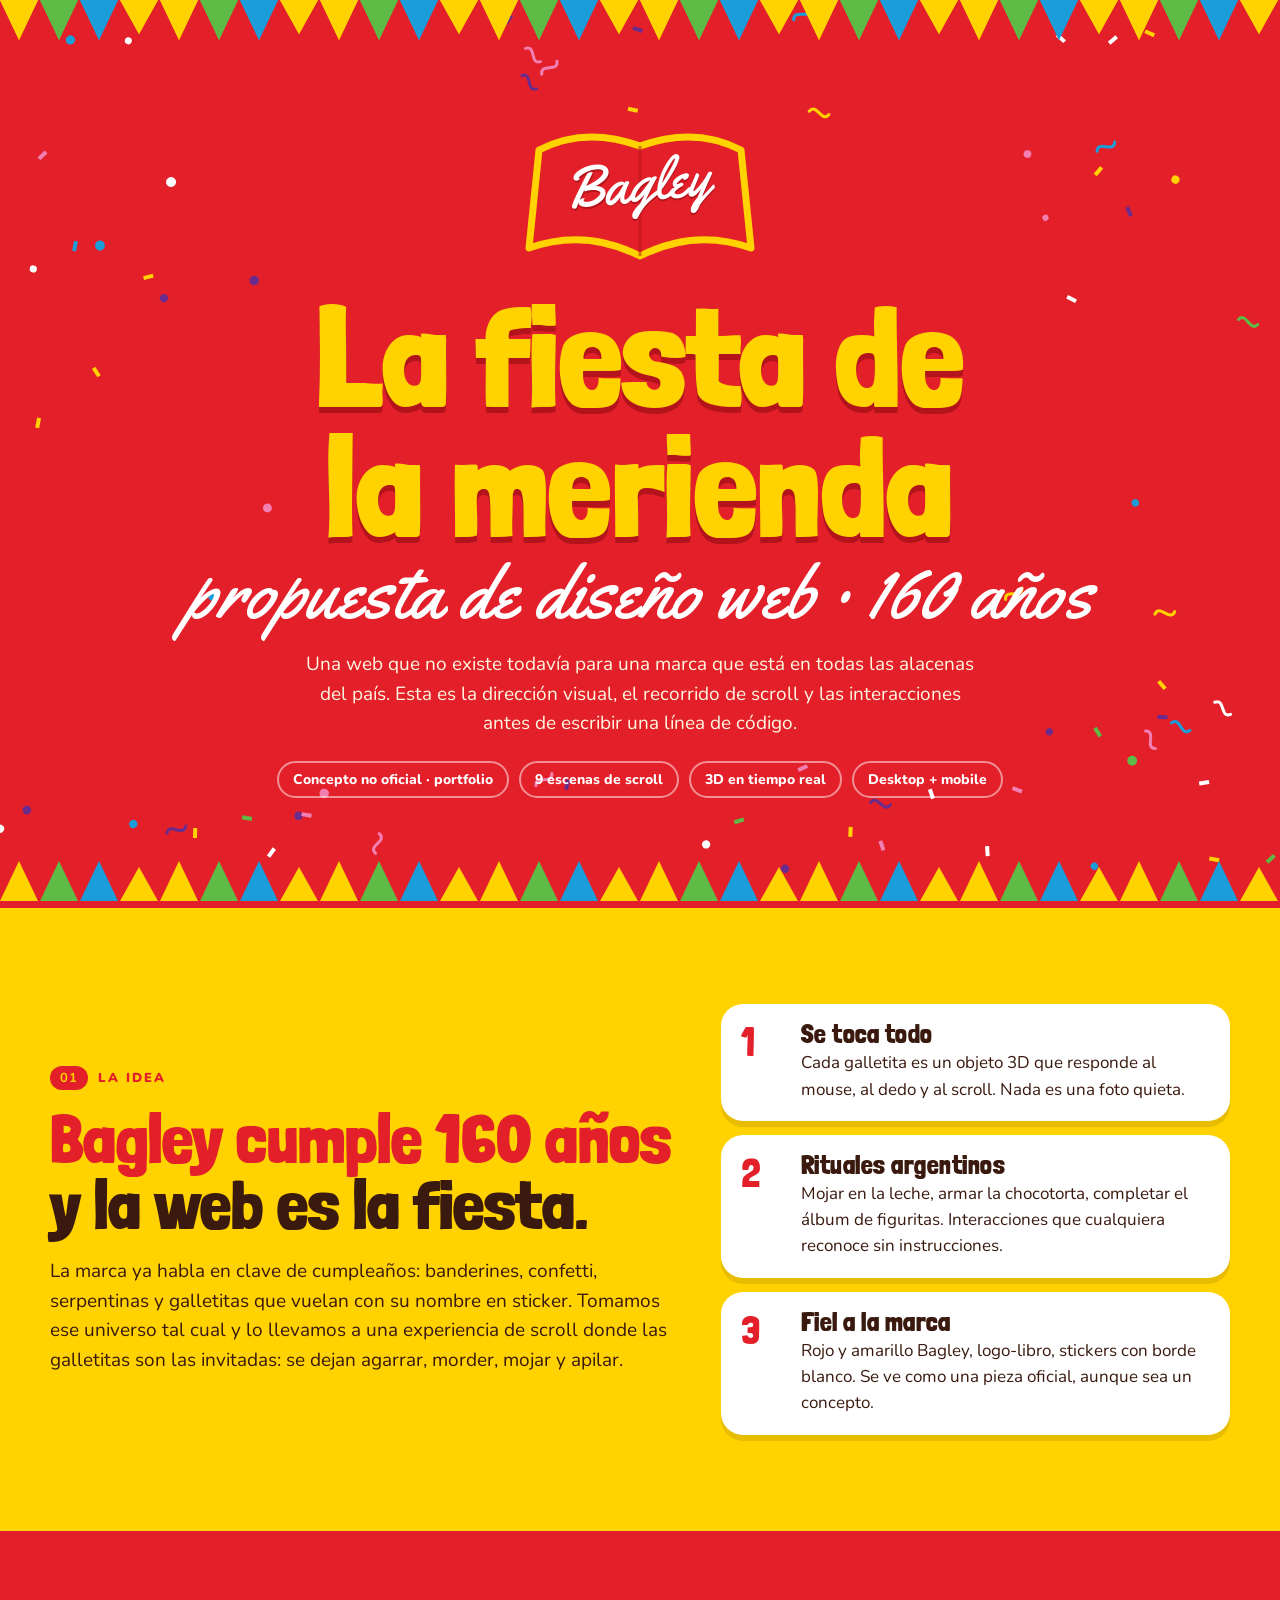
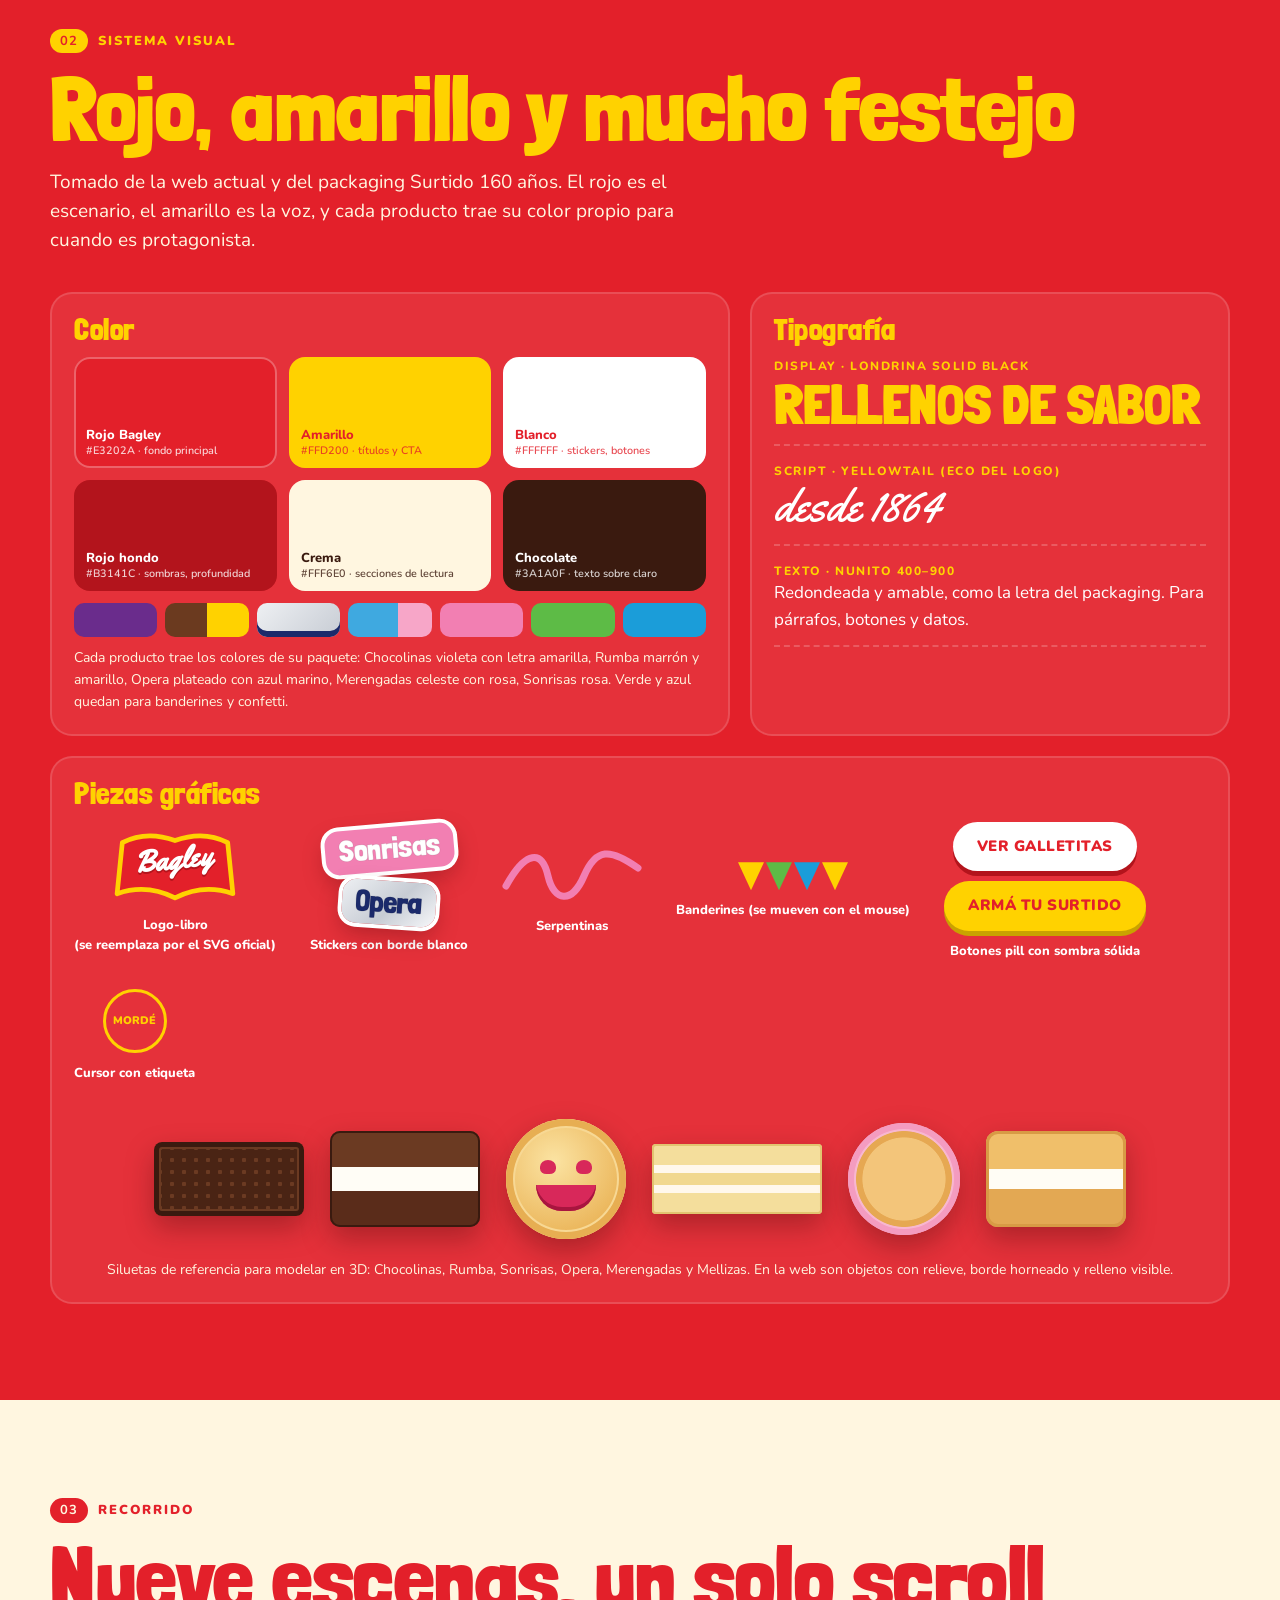
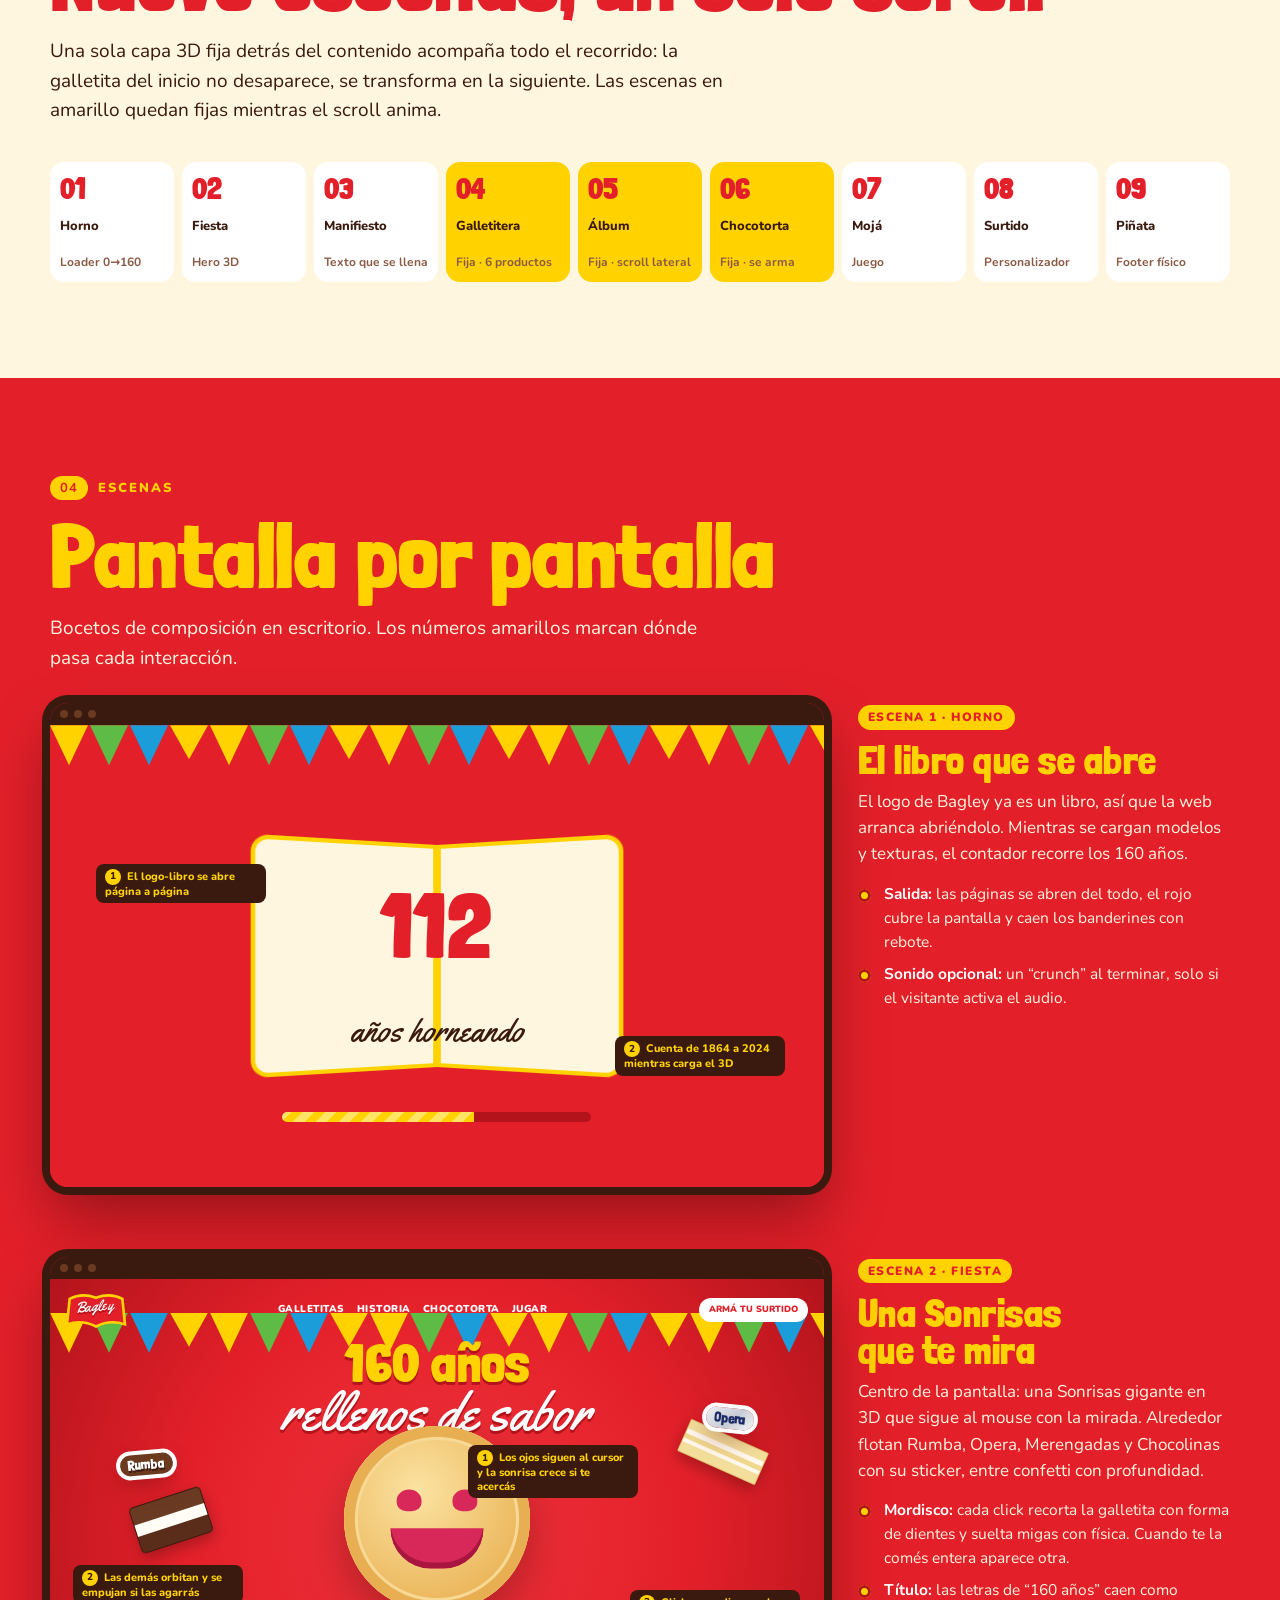
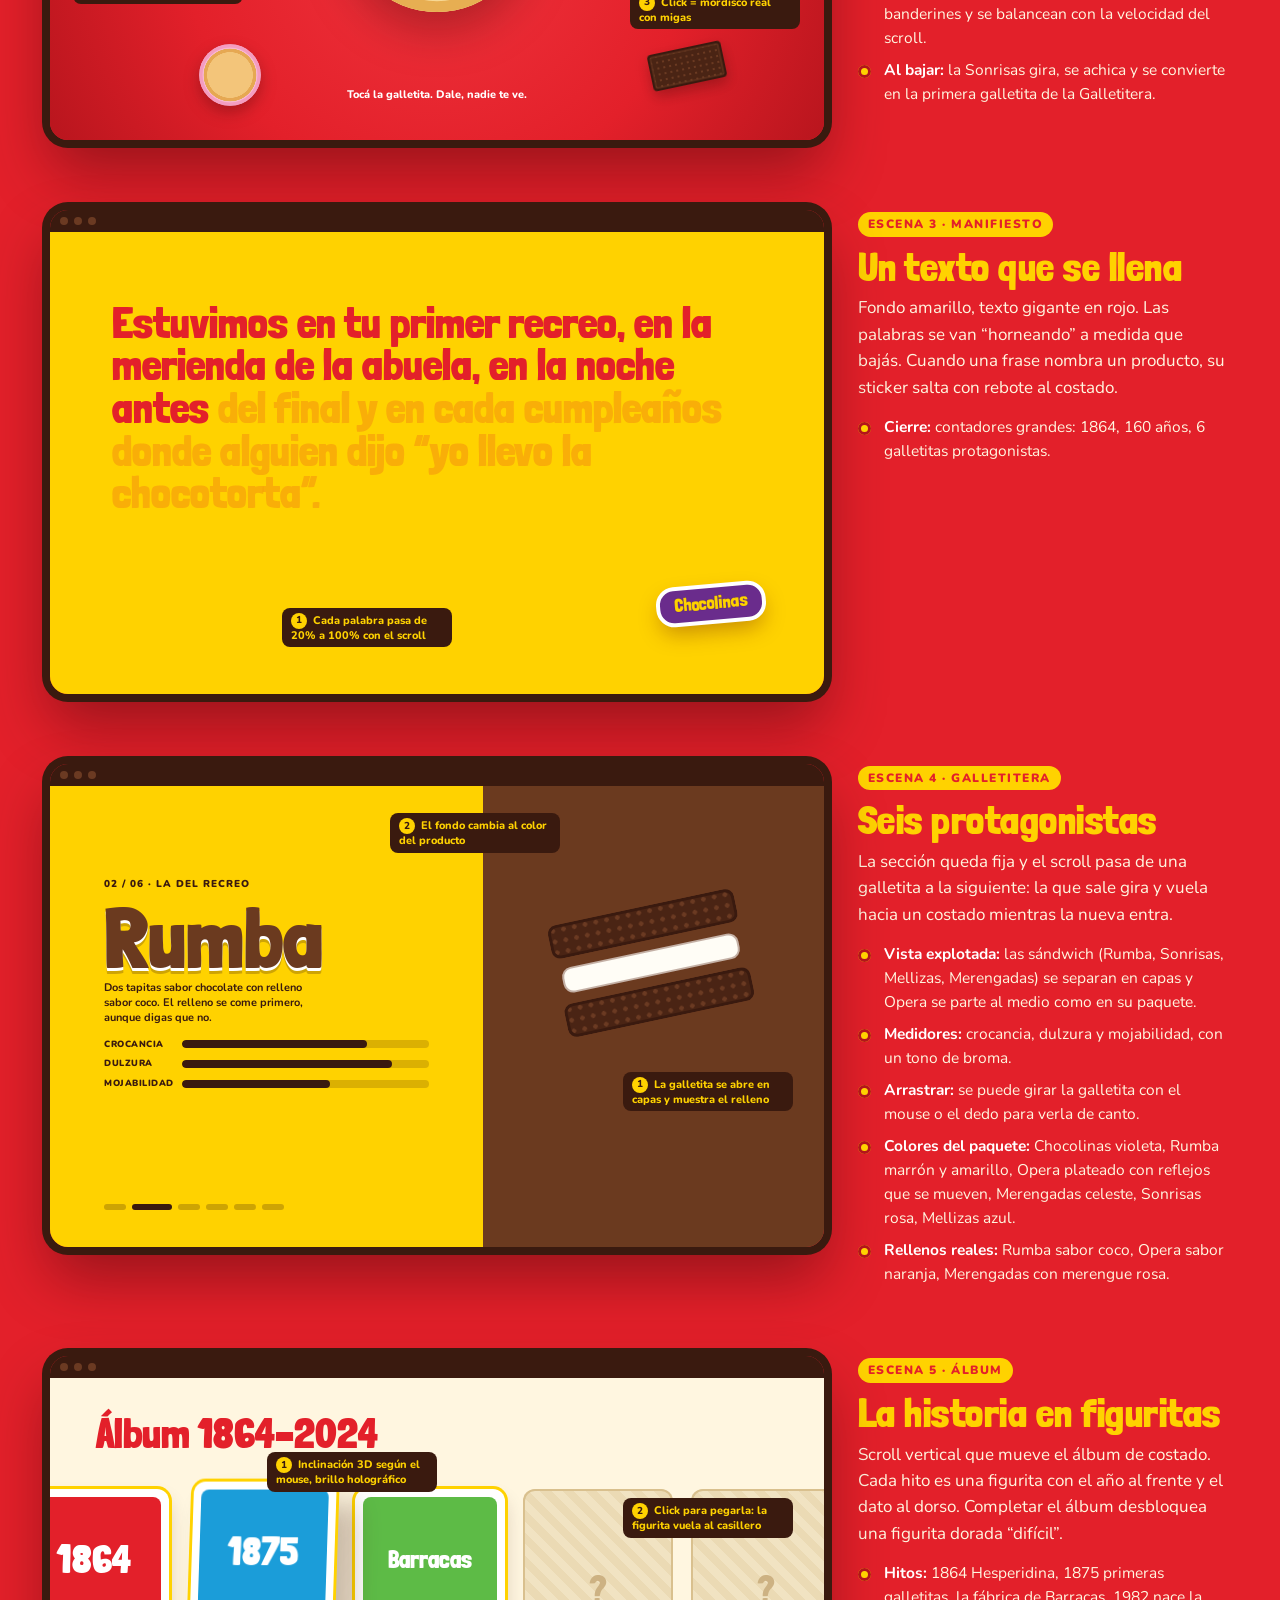
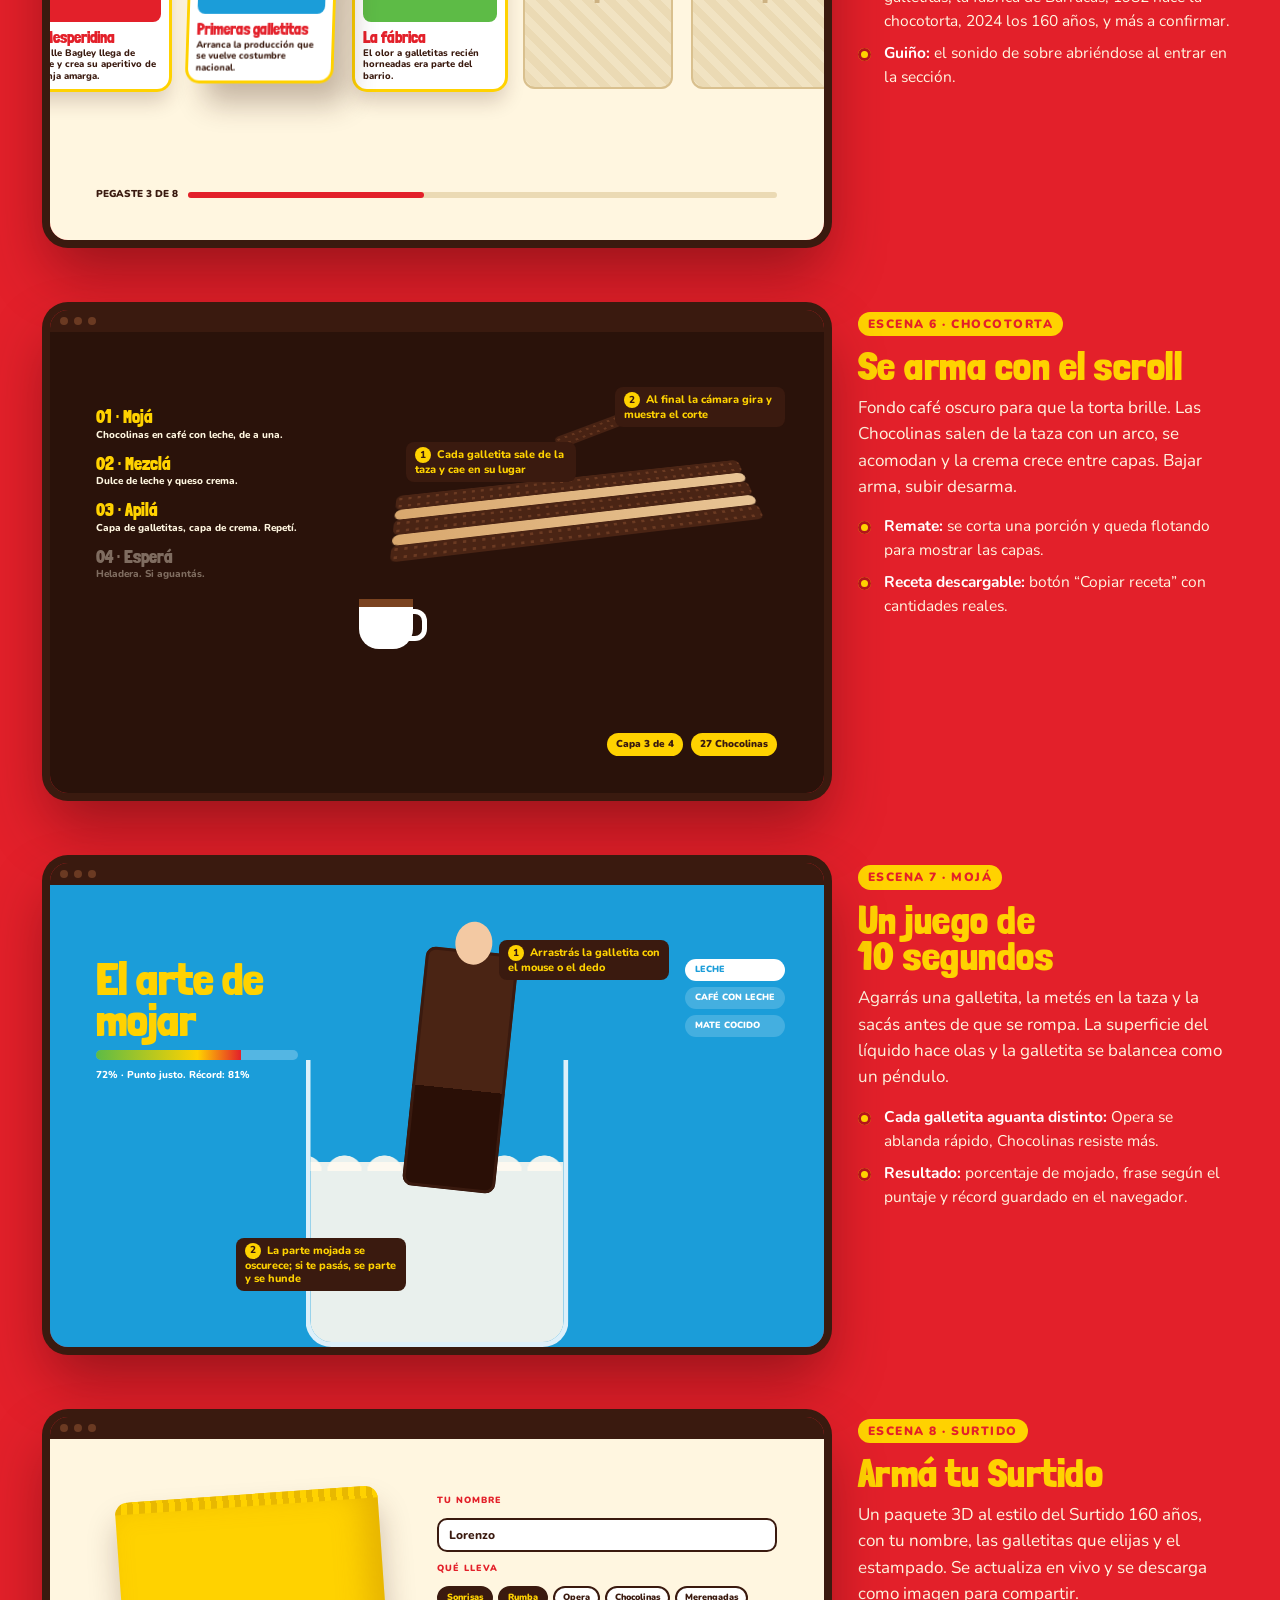
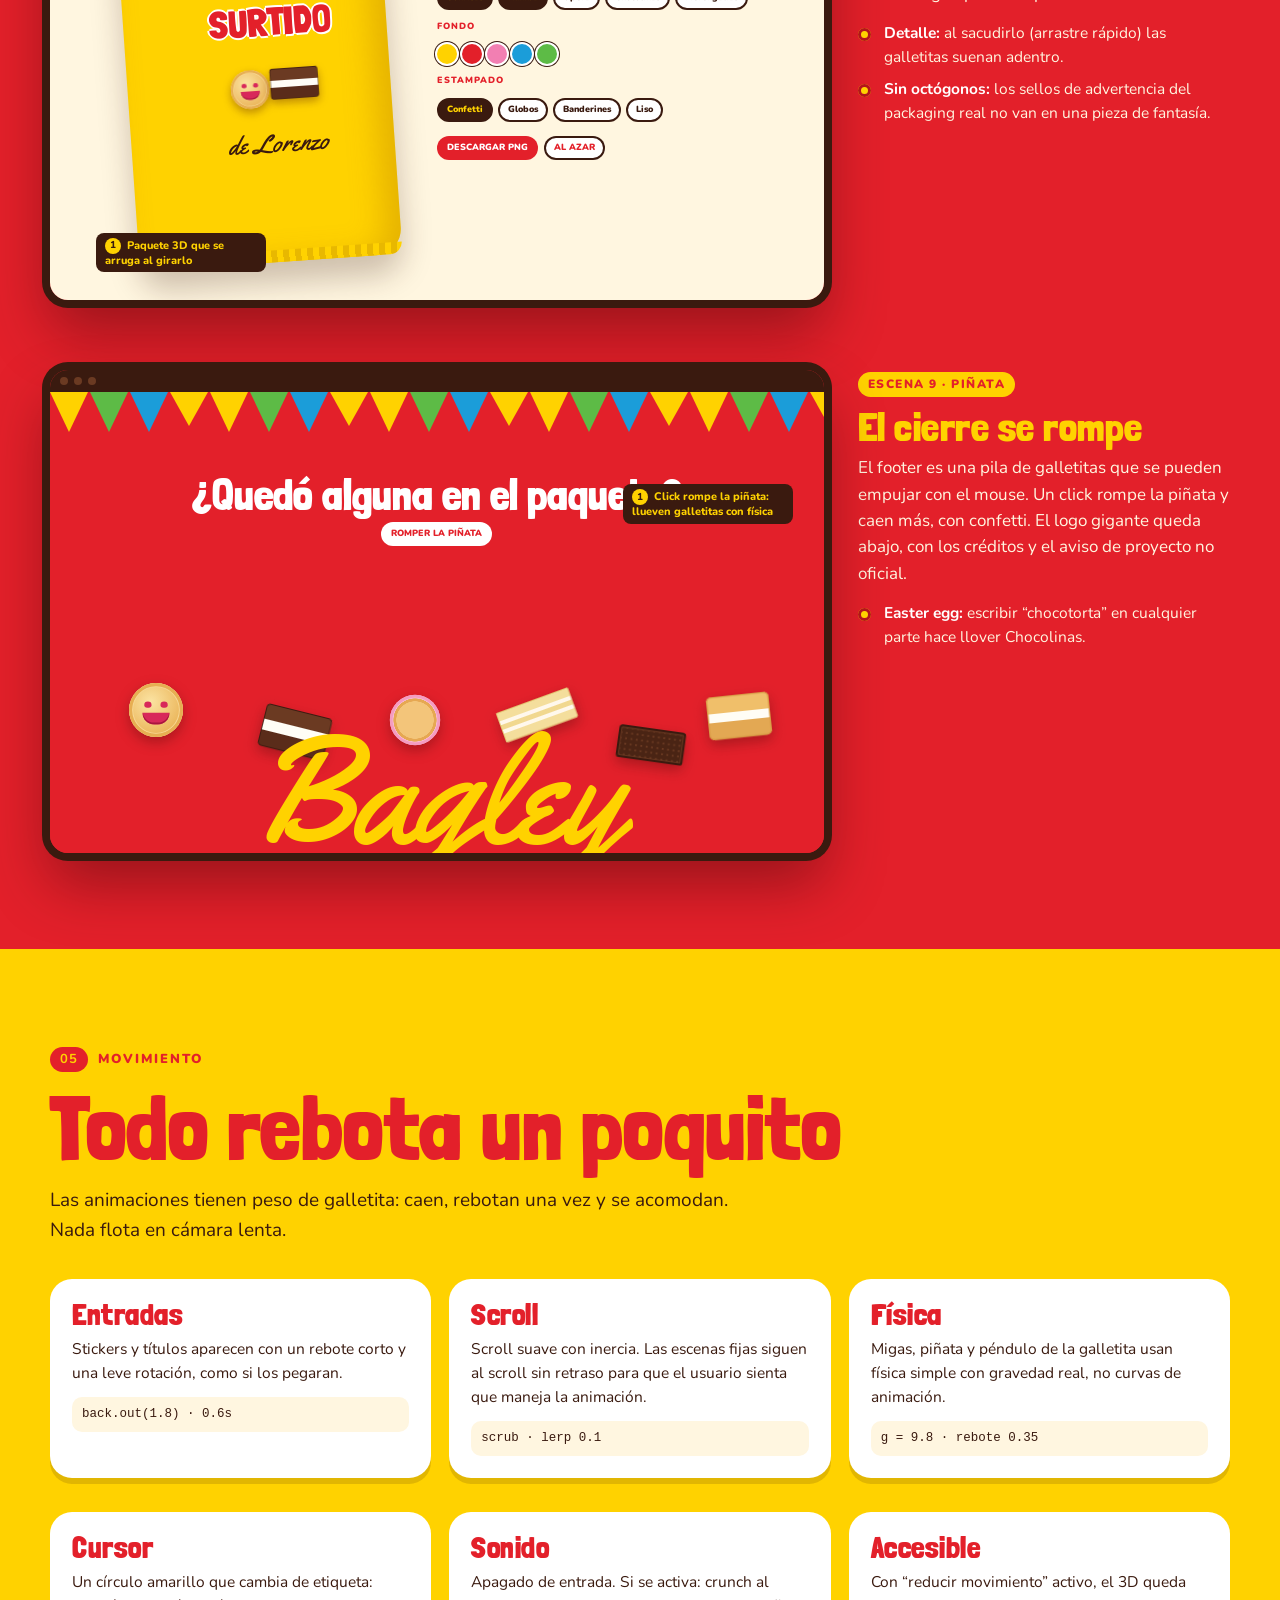
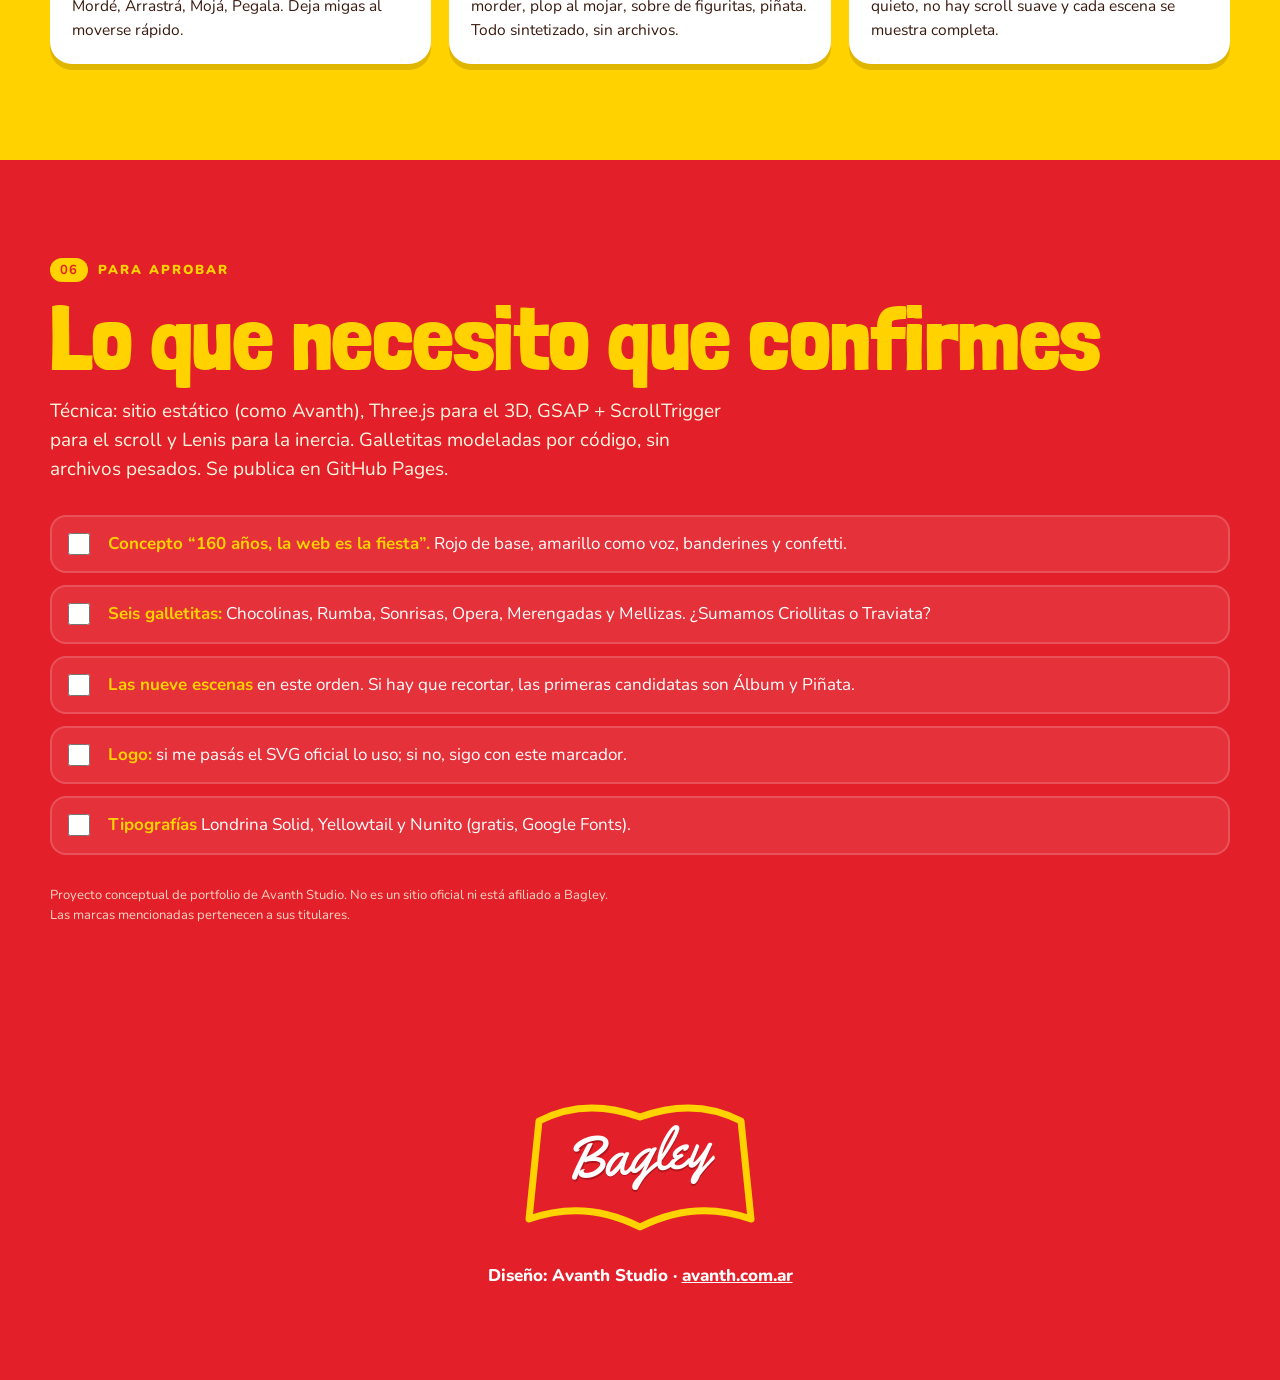
==== design/index.html @ c8eaf6e6 "Propuesta de diseño: sistema visual, recorrido y bocetos de escenas Co-Authored-By: Claude Opus 5.5 " ====
<!DOCTYPE html>
<html lang="es">
<head>
<meta charset="utf-8">
<meta name="viewport" content="width=device-width, initial-scale=1">
<title>Bagley Web Design</title>
<link rel="preconnect" href="https://fonts.googleapis.com">
<link rel="preconnect" href="https://fonts.gstatic.com" crossorigin>
<link href="https://fonts.googleapis.com/css2?family=Londrina+Solid:wght@300;400;900&family=Nunito:wght@400;600;700;800;900&family=Yellowtail&display=swap" rel="stylesheet">
<style>
:root {
  /* Mundo único: la fiesta de los 160 años. Rojo Bagley de fondo, amarillo como voz, el resto es confetti. */
  --rojo: #E3202A;
  --rojo-hondo: #B3141C;
  --amarillo: #FFD200;
  --crema: #FFF6E0;
  --choco: #3A1A0F;
  --blanco: #FFFFFF;
  /* festivos (banderines, serpentinas, fondos de producto) */
  --verde: #5DBB46;
  --azul: #1B9DD9;
  --rosa: #F27FB2;
  --violeta: #6A2C8C;
  --marino: #1B2A6B;
  --plata: #C7CCD4;
  --celeste: #3FA9E0;
  --cafe: #6B3A1F;

  --f-display: "Londrina Solid", "Arial Narrow", Impact, sans-serif;
  --f-script: "Yellowtail", "Brush Script MT", cursive;
  --f-body: "Nunito", "Trebuchet MS", system-ui, sans-serif;

  --r: 22px;
  --sticker: 0 0 0 4px var(--blanco), 0 10px 22px rgba(90, 8, 12, .35);
  color-scheme: light;
}
* { box-sizing: border-box; }
html { -webkit-text-size-adjust: 100%; }
body {
  margin: 0;
  background: var(--rojo);
  color: var(--blanco);
  font-family: var(--f-body);
  font-size: 17px;
  line-height: 1.55;
}
h1, h2, h3 { font-family: var(--f-display); font-weight: 900; line-height: .92; margin: 0; text-wrap: balance; letter-spacing: .5px; }
p { margin: 0; }
a { color: inherit; }
:focus-visible { outline: 3px solid var(--amarillo); outline-offset: 3px; }

.wrap { width: min(1180px, 100% - 40px); margin-inline: auto; }
section { padding: 96px 0; position: relative; }
.kicker {
  display: inline-flex; align-items: center; gap: 10px;
  font-weight: 900; font-size: 13px; letter-spacing: 2px; text-transform: uppercase;
  color: var(--amarillo);
}
.kicker b { background: var(--amarillo); color: var(--rojo); border-radius: 99px; padding: 2px 10px; letter-spacing: 1px; }
.h2 { font-size: clamp(48px, 7vw, 96px); color: var(--amarillo); margin: 14px 0 18px; }
.lead { max-width: 62ch; font-size: 19px; color: var(--crema); }
.on-yellow { background: var(--amarillo); color: var(--choco); }
.on-yellow .kicker { color: var(--rojo); }
.on-yellow .kicker b { background: var(--rojo); color: var(--amarillo); }
.on-yellow .h2 { color: var(--rojo); }
.on-yellow .lead { color: var(--choco); }
.on-cream { background: var(--crema); color: var(--choco); }
.on-cream .kicker { color: var(--rojo); }
.on-cream .kicker b { background: var(--rojo); color: var(--crema); }
.on-cream .h2 { color: var(--rojo); }
.on-cream .lead { color: var(--choco); }

/* ---------- banderines ---------- */
.bunting { position: absolute; left: 0; right: 0; height: 46px; pointer-events: none; display: flex; overflow: hidden; }
.bunting.top { top: 0; }
.bunting.bottom { bottom: -1px; transform: scaleY(-1); }
.bunting i {
  flex: 0 0 38px; height: 40px; margin-right: 2px;
  clip-path: polygon(0 0, 100% 0, 50% 100%);
  transform-origin: 50% 0;
}
.bunting i:nth-child(4n+1) { background: var(--amarillo); }
.bunting i:nth-child(4n+2) { background: var(--verde); }
.bunting i:nth-child(4n+3) { background: var(--azul); }
.bunting i:nth-child(4n+4) { background: var(--amarillo); height: 34px; }
@media (prefers-reduced-motion: no-preference) {
  .bunting.swing i { animation: swing 2.6s ease-in-out infinite; }
  .bunting.swing i:nth-child(odd) { animation-delay: -1.3s; }
}
@keyframes swing { 0%,100% { transform: rotate(-4deg); } 50% { transform: rotate(4deg); } }

/* ---------- logo (marcador hasta tener el SVG oficial) ---------- */
.logo { display: inline-block; position: relative; width: 230px; aspect-ratio: 230/150; }
.logo svg { width: 100%; height: 100%; display: block; overflow: visible; }
.logo span {
  position: absolute; inset: 22% 0 0; text-align: center;
  font-family: var(--f-script); color: var(--blanco); font-size: 58px; line-height: 1;
  transform: rotate(-6deg); text-shadow: 0 2px 0 var(--rojo-hondo);
}
.logo.sm { width: 120px; }
.logo.sm span { font-size: 30px; }

/* ---------- stickers de producto ---------- */
.stk {
  display: inline-block; font-family: var(--f-display); font-weight: 900;
  font-size: 30px; line-height: 1; padding: 6px 14px 8px; border-radius: 14px;
  color: var(--blanco); box-shadow: var(--sticker); transform: rotate(-5deg);
  -webkit-text-stroke: 1px rgba(0,0,0,.08);
}
.stk.sonrisas { background: var(--rosa); }
.stk.rumba { background: var(--cafe); color: var(--blanco); -webkit-text-stroke: 0; text-shadow: 0 2px 0 #3A1A0F; }
.stk.opera { background: linear-gradient(135deg, #EEF0F3, var(--plata) 55%, #F7F8FA); color: var(--marino); }
.stk.chocolinas { background: var(--violeta); color: var(--amarillo); }
.stk.merengadas { background: var(--celeste); color: #F7A6C8; font-family: var(--f-script); font-weight: 400; }
.stk.mellizas { background: var(--azul); }

/* ---------- galletitas dibujadas (referencia de forma para el 3D) ---------- */
.ck { position: relative; display: inline-block; flex: none; filter: drop-shadow(0 12px 14px rgba(70, 10, 10, .35)); }
.ck-sonrisas { width: 120px; height: 120px; border-radius: 50%;
  background: radial-gradient(circle at 40% 35%, #FBE3A2, #EBB65B 70%, #C98B35);
  box-shadow: inset 0 0 0 7px #E7AE52, inset 0 0 0 9px #F7D894; }
.ck-sonrisas::before, .ck-sonrisas::after { content: ""; position: absolute; top: 34%; width: 14%; height: 12%; background: #D8285A; border-radius: 50% 50% 40% 40%; }
.ck-sonrisas::before { left: 28%; }
.ck-sonrisas::after { right: 28%; }
.ck-sonrisas b { position: absolute; left: 25%; right: 25%; top: 55%; height: 22%; background: #D8285A; border-radius: 0 0 99px 99px; box-shadow: inset 0 -4px 0 #A8153F; }
.ck-rumba { width: 150px; height: 96px; border-radius: 10px;
  background: linear-gradient(#6B3A22 0 38%, #FFFDF6 38% 62%, #5A2C1A 62%);
  box-shadow: inset 0 0 0 2px #3A1A0F; }
.ck-opera { width: 170px; height: 70px; border-radius: 4px;
  background: linear-gradient(#F4DE9C 0 30%, #FFF8EC 30% 42%, #F1D88F 42% 58%, #FFF8EC 58% 70%, #F4DE9C 70%);
  box-shadow: inset 0 0 0 2px #E2C470; }
.ck-chocolinas { width: 150px; height: 74px; border-radius: 8px;
  background: radial-gradient(circle, #6B3A22 2px, transparent 2.5px) 0 0/12px 12px, #4A2414;
  box-shadow: inset 0 0 0 5px #3A1A0F, inset 0 0 0 7px #6B3A22; }
.ck-merengadas { width: 112px; height: 112px; border-radius: 50%;
  background: radial-gradient(circle, #F3C57A 0 52%, #E6A852 53% 60%, #F8B7D0 61%);
  box-shadow: inset 0 0 0 6px #F49CC0; }
.ck-mellizas { width: 140px; height: 96px; border-radius: 12px;
  background: linear-gradient(#F0BF6A 0 40%, #FFFDF5 40% 60%, #E3A853 60%);
  box-shadow: inset 0 0 0 3px #D89A45; }

/* ---------- cover ---------- */
.cover { min-height: 640px; display: grid; place-items: center; text-align: center; padding: 120px 0 110px; overflow: hidden; }
#confetti { position: absolute; inset: 0; width: 100%; height: 100%; pointer-events: none; }
.cover .wrap { position: relative; display: grid; justify-items: center; gap: 22px; }
.cover h1 { font-size: clamp(64px, 11vw, 150px); color: var(--amarillo); text-shadow: 0 6px 0 var(--rojo-hondo); }
.cover h1 em { font-family: var(--f-script); font-style: normal; font-weight: 400; color: var(--blanco); display: block; font-size: .55em; margin-top: 6px; text-shadow: none; }
.cover .lead { text-align: center; }
.meta-row { display: flex; flex-wrap: wrap; justify-content: center; gap: 10px; }
.pill { border: 2px solid rgba(255,255,255,.5); border-radius: 99px; padding: 6px 14px; font-weight: 800; font-size: 14px; }

/* ---------- idea ---------- */
.idea-grid { display: grid; grid-template-columns: 1.1fr .9fr; gap: 48px; align-items: center; }
.big-quote { font-family: var(--f-display); font-weight: 900; font-size: clamp(40px, 5.4vw, 72px); line-height: .95; color: var(--rojo); }
.big-quote span { color: var(--choco); }
.pillars { display: grid; gap: 14px; }
.pillar { background: var(--blanco); border-radius: var(--r); padding: 18px 20px; display: grid; grid-template-columns: 46px 1fr; gap: 14px; align-items: start; box-shadow: 0 6px 0 rgba(58,26,15,.12); }
.pillar .n { font-family: var(--f-display); font-size: 40px; line-height: 1; color: var(--rojo); }
.pillar h3 { font-size: 26px; color: var(--choco); margin-bottom: 4px; }

/* ---------- sistema ---------- */
.sys { display: grid; grid-template-columns: repeat(12, 1fr); gap: 20px; margin-top: 36px; }
.card { background: rgba(255,255,255,.08); border: 2px solid rgba(255,255,255,.14); border-radius: var(--r); padding: 22px; }
.card h3 { font-size: 30px; color: var(--amarillo); margin-bottom: 14px; }
.c-colors { grid-column: span 7; }
.c-type { grid-column: span 5; }
.c-shapes { grid-column: span 12; }
.swatches { display: grid; grid-template-columns: repeat(3, 1fr); gap: 12px; }
.sw { border-radius: 16px; padding: 70px 12px 10px; font-weight: 800; font-size: 13px; line-height: 1.3; }
.sw small { display: block; font-weight: 600; opacity: .8; font-variant-numeric: tabular-nums; }
.sw-row { display: flex; gap: 8px; margin-top: 12px; }
.sw-row i { flex: 1; height: 34px; border-radius: 10px; }
.sw-note { margin-top: 10px; font-size: 14px; color: var(--crema); }
.type-spec { display: grid; gap: 16px; }
.type-spec div { border-bottom: 2px dashed rgba(255,255,255,.2); padding-bottom: 12px; }
.type-spec small { display: block; font-size: 12px; font-weight: 800; letter-spacing: 1.5px; text-transform: uppercase; color: var(--amarillo); }
.t-display { font-family: var(--f-display); font-weight: 900; font-size: 56px; line-height: 1; }
.t-script { font-family: var(--f-script); font-size: 46px; line-height: 1.1; }
.t-body { font-size: 17px; }
.shapes { display: flex; flex-wrap: wrap; gap: 28px 34px; align-items: center; }
.shape-item { display: grid; justify-items: center; gap: 10px; font-size: 13px; font-weight: 800; text-align: center; }
.btn {
  display: inline-flex; align-items: center; gap: 8px; font-family: var(--f-body); font-weight: 900; font-size: 15px;
  letter-spacing: .5px; text-transform: uppercase; border-radius: 99px; padding: 13px 24px; border: 0; cursor: pointer;
}
.btn-white { background: var(--blanco); color: var(--rojo); box-shadow: 0 5px 0 var(--rojo-hondo); }
.btn-yellow { background: var(--amarillo); color: var(--rojo); box-shadow: 0 5px 0 #C9A200; }
.serpentina { width: 140px; height: 60px; }
.cursor-demo { width: 64px; height: 64px; border-radius: 50%; border: 3px solid var(--amarillo); display: grid; place-items: center; font-size: 11px; font-weight: 900; color: var(--amarillo); text-transform: uppercase; }
.cookie-row { display: flex; flex-wrap: wrap; gap: 26px; align-items: center; justify-content: center; padding: 10px 0; }

/* ---------- storyboard ---------- */
.flow { display: grid; grid-template-columns: repeat(9, 1fr); gap: 8px; margin-top: 36px; counter-reset: s; }
.flow div { background: var(--blanco); color: var(--choco); border-radius: 14px; padding: 12px 10px; font-weight: 800; font-size: 13px; line-height: 1.25; min-height: 120px; display: flex; flex-direction: column; justify-content: space-between; }
.flow div::before { counter-increment: s; content: counter(s, decimal-leading-zero); font-family: var(--f-display); font-size: 30px; color: var(--rojo); line-height: 1; }
.flow small { display: block; font-weight: 700; color: #8A5A44; font-size: 12px; margin-top: 6px; }
.flow .pin { background: var(--amarillo); }

/* ---------- mockups ---------- */
.screen { display: grid; grid-template-columns: 1.35fr .65fr; gap: 34px; align-items: start; margin-top: 30px; }
.screen + .screen { margin-top: 70px; }
.frame {
  position: relative; aspect-ratio: 16/10; border-radius: 18px; overflow: hidden;
  box-shadow: 0 0 0 8px var(--choco), 0 30px 60px rgba(60, 5, 8, .45);
  background: var(--rojo); isolation: isolate;
}
.frame .bar { position: absolute; top: 0; left: 0; right: 0; height: 22px; background: var(--choco); display: flex; gap: 6px; align-items: center; padding-left: 10px; z-index: 5; }
.frame .bar i { width: 8px; height: 8px; border-radius: 50%; background: #6B3A22; }
.frame .vp { position: absolute; inset: 22px 0 0; overflow: hidden; }
.notes h3 { font-size: 40px; color: var(--amarillo); margin-bottom: 10px; }
.notes .tag { display: inline-block; font-weight: 900; font-size: 12px; letter-spacing: 1.5px; text-transform: uppercase; background: var(--amarillo); color: var(--rojo); border-radius: 99px; padding: 3px 10px; margin-bottom: 12px; }
.notes p { color: var(--crema); margin-bottom: 14px; }
.notes ul { margin: 0; padding: 0; list-style: none; display: grid; gap: 8px; }
.notes li { padding-left: 26px; position: relative; color: var(--crema); font-size: 15.5px; }
.notes li::before { content: ""; position: absolute; left: 0; top: 7px; width: 13px; height: 13px; border-radius: 50%; background: var(--amarillo); box-shadow: inset 0 0 0 3px var(--rojo-hondo); }
.notes li b { color: var(--blanco); }
.on-yellow .notes h3, .on-cream .notes h3 { color: var(--rojo); }
.on-yellow .notes p, .on-yellow .notes li, .on-cream .notes p, .on-cream .notes li { color: var(--choco); }
.on-yellow .notes li b, .on-cream .notes li b { color: var(--rojo); }

/* mini-UI dentro de los frames (escala reducida) */
.m-nav { position: absolute; top: 12px; left: 16px; right: 16px; display: flex; justify-content: space-between; align-items: center; z-index: 4; }
.m-nav .links { display: flex; gap: 12px; font-size: 10px; font-weight: 900; text-transform: uppercase; letter-spacing: .5px; }
.m-btn { background: var(--blanco); color: var(--rojo); font-weight: 900; font-size: 9px; text-transform: uppercase; border-radius: 99px; padding: 5px 10px; }
.abs { position: absolute; }
.hl { font-family: var(--f-display); font-weight: 900; line-height: .9; }
.annot {
  position: absolute; z-index: 6; background: var(--choco); color: var(--amarillo);
  font-size: 11px; font-weight: 800; line-height: 1.25; padding: 5px 9px; border-radius: 8px; max-width: 170px;
}
.annot::before { content: attr(data-n); display: inline-grid; place-items: center; width: 16px; height: 16px; border-radius: 50%; background: var(--amarillo); color: var(--choco); font-size: 10px; margin-right: 6px; }

/* frame: loader */
.f-loader .vp { background: var(--rojo); display: grid; place-items: center; }
.book { position: relative; width: 46%; aspect-ratio: 2/1.25; perspective: 600px; }
.book .page { position: absolute; top: 0; bottom: 0; width: 50%; background: var(--crema); border: 4px solid var(--amarillo); }
.book .page.l { left: 0; border-radius: 16px 0 0 16px; transform: rotateY(18deg); transform-origin: right; }
.book .page.r { right: 0; border-radius: 0 16px 16px 0; transform: rotateY(-18deg); transform-origin: left; }
.book .count { position: absolute; inset: 0; display: grid; place-items: center; font-family: var(--f-display); font-weight: 900; color: var(--rojo); font-size: clamp(40px, 7vw, 92px); z-index: 2; }
.book .count small { display: block; font-family: var(--f-script); font-weight: 400; font-size: .36em; color: var(--choco); text-align: center; margin-top: -10px; }
.loadbar { position: absolute; bottom: 14%; left: 30%; right: 30%; height: 10px; border-radius: 99px; background: var(--rojo-hondo); overflow: hidden; }
.loadbar i { display: block; width: 62%; height: 100%; background: repeating-linear-gradient(-45deg, var(--amarillo) 0 8px, #FFE466 8px 16px); }

/* frame: hero */
.f-hero .vp { background: radial-gradient(circle at 50% 55%, #F0343D, var(--rojo) 55%, var(--rojo-hondo)); }
.hero-sonrisa { left: 50%; top: 52%; transform: translate(-50%, -50%) scale(1.55); }
.hero-title { left: 0; right: 0; top: 13%; text-align: center; color: var(--amarillo); font-size: clamp(22px, 4.2vw, 54px); text-shadow: 0 3px 0 var(--rojo-hondo); }
.hero-title em { font-family: var(--f-script); font-weight: 400; font-style: normal; color: var(--blanco); }
.hero-sub { left: 0; right: 0; bottom: 8%; text-align: center; font-size: 11px; font-weight: 800; }
.orb { transform: scale(.55); }

/* frame: manifiesto */
.f-mani .vp { background: var(--amarillo); padding: 9% 8%; }
.mani-text { font-family: var(--f-display); font-weight: 900; font-size: clamp(18px, 3.4vw, 44px); line-height: .98; color: rgba(227, 32, 42, .2); }
.mani-text b { color: var(--rojo); font-weight: 900; }

/* frame: galletitera */
.f-prod .vp { background: linear-gradient(90deg, var(--amarillo) 0 56%, var(--cafe) 56%); }
.f-prod .side { position: absolute; left: 7%; top: 18%; width: 42%; color: var(--choco); }
.f-prod .idx { font-weight: 900; font-size: 10px; letter-spacing: 1px; }
.f-prod .name { font-size: clamp(34px, 6.6vw, 86px); color: var(--cafe); text-shadow: 0 3px 0 var(--blanco), 0 6px 0 rgba(58,26,15,.25); margin: 4px 0 6px; }
.f-prod .desc { font-size: 11px; font-weight: 700; line-height: 1.35; max-width: 32ch; }
.meters { display: grid; gap: 6px; margin-top: 12px; font-size: 9px; font-weight: 900; text-transform: uppercase; letter-spacing: .5px; }
.meter { display: grid; grid-template-columns: 70px 1fr; gap: 8px; align-items: center; }
.meter i { height: 8px; border-radius: 99px; background: rgba(58,26,15,.18); position: relative; overflow: hidden; }
.meter i::after { content: ""; position: absolute; inset: 0; width: var(--v); background: var(--choco); border-radius: 99px; }
.explode { position: absolute; right: 10%; top: 26%; display: grid; justify-items: center; transform: rotate(-12deg); }
.explode .l1, .explode .l3 { width: 190px; height: 34px; border-radius: 9px; background: radial-gradient(circle, #6B3A22 2px, transparent 2.5px) 0 0/11px 11px, #4A2414; box-shadow: inset 0 0 0 3px #3A1A0F; }
.explode .l2 { width: 176px; height: 22px; border-radius: 8px; background: #FFFDF6; margin: 12px 0; box-shadow: 0 0 0 2px rgba(255,255,255,.6); }
.dots { position: absolute; bottom: 8%; left: 7%; display: flex; gap: 6px; }
.dots i { width: 22px; height: 6px; border-radius: 99px; background: rgba(58,26,15,.25); }
.dots i.on { background: var(--choco); width: 40px; }

/* frame: álbum */
.f-album .vp { background: var(--crema); }
.album-track { position: absolute; top: 24%; left: -4%; display: flex; gap: 18px; }
.figu { width: 150px; aspect-ratio: 3/4; border-radius: 12px; background: var(--blanco); box-shadow: 0 0 0 3px var(--amarillo), 0 12px 20px rgba(58,26,15,.2); padding: 8px; display: grid; grid-template-rows: 1fr auto; color: var(--choco); }
.figu .art { border-radius: 8px; display: grid; place-items: center; font-family: var(--f-display); font-weight: 900; color: var(--blanco); font-size: 40px; }
.figu .cap { font-size: 9.5px; font-weight: 800; line-height: 1.2; padding-top: 6px; }
.figu .cap b { display: block; font-family: var(--f-display); font-size: 16px; color: var(--rojo); }
.figu.tilt { transform: rotateY(-18deg) rotateX(6deg) translateY(-8px); box-shadow: 0 0 0 3px var(--amarillo), 18px 22px 30px rgba(58,26,15,.3); }
.figu.empty { background: repeating-linear-gradient(45deg, #F1E3C2 0 8px, #EBDAB4 8px 16px); box-shadow: inset 0 0 0 2px #D9C08E; display: grid; place-items: center; font-family: var(--f-display); font-size: 40px; color: #CDB283; }
.album-head { position: absolute; left: 6%; top: 8%; color: var(--rojo); font-size: clamp(20px, 3.3vw, 42px); }
.album-progress { position: absolute; left: 6%; bottom: 8%; right: 6%; display: flex; align-items: center; gap: 10px; font-size: 10px; font-weight: 900; color: var(--choco); }
.album-progress i { flex: 1; height: 6px; border-radius: 99px; background: #EBDAB4; position: relative; }
.album-progress i::after { content: ""; position: absolute; inset: 0; width: 40%; background: var(--rojo); border-radius: 99px; }

/* frame: chocotorta */
.f-torta .vp { background: #2A120A; }
.torta-steps { position: absolute; left: 6%; top: 16%; width: 34%; display: grid; gap: 10px; }
.torta-steps div { font-size: 10px; font-weight: 800; color: rgba(255,246,224,.4); line-height: 1.3; }
.torta-steps div b { display: block; font-family: var(--f-display); font-size: 18px; }
.torta-steps .on { color: var(--crema); }
.torta-steps .on b { color: var(--amarillo); }
.stack { position: absolute; right: 9%; top: 26%; width: 46%; transform: perspective(500px) rotateX(38deg) rotateZ(-8deg); display: grid; }
.stack .ly { height: 18px; border-radius: 6px; background: radial-gradient(circle, #6B3A22 1.5px, transparent 2px) 0 0/9px 9px, #4A2414; }
.stack .cr { height: 12px; border-radius: 6px; background: linear-gradient(90deg, #D9A86E, #E8C495); }
.stack .ly.falling { transform: translate(40px, -60px) rotate(-20deg); width: 30%; justify-self: center; opacity: .9; }
.cup { position: absolute; left: 40%; top: 58%; width: 54px; height: 50px; background: var(--blanco); border-radius: 0 0 20px 20px; box-shadow: inset 0 8px 0 #7A4320; }
.cup::after { content: ""; position: absolute; right: -14px; top: 10px; width: 16px; height: 22px; border: 5px solid var(--blanco); border-left: 0; border-radius: 0 12px 12px 0; }
.torta-hud { position: absolute; right: 6%; bottom: 8%; display: flex; gap: 8px; }
.torta-hud span { background: var(--amarillo); color: var(--choco); font-size: 10px; font-weight: 900; border-radius: 99px; padding: 4px 9px; }

/* frame: mojar */
.f-dunk .vp { background: var(--azul); }
.glass { position: absolute; left: 50%; bottom: 0; width: 34%; height: 62%; transform: translateX(-50%); border: 5px solid rgba(255,255,255,.85); border-top: 0; border-radius: 0 0 26px 26px; overflow: hidden; }
.glass .milk { position: absolute; left: 0; right: 0; bottom: 0; height: 64%; background: rgba(255, 250, 240, .9); }
.glass .milk::before { content: ""; position: absolute; left: -10%; right: -10%; top: -9px; height: 18px; background: radial-gradient(ellipse at 50% 100%, rgba(255,250,240,.9) 60%, transparent 62%) 0 0/40px 18px repeat-x; }
.dunk-cookie { position: absolute; left: 47%; top: 14%; width: 12%; height: 52%; border-radius: 10px; background: linear-gradient(#4A2414 0 58%, #2A0F06 58%); box-shadow: inset 0 0 0 3px #3A1A0F; transform: rotate(6deg); z-index: 1; }
.dunk-cookie::after { content: ""; position: absolute; left: 30%; top: -12%; width: 40%; height: 18%; border-radius: 50%; background: #F3C9A3; }
.gauge { position: absolute; left: 6%; top: 16%; width: 26%; color: var(--blanco); }
.gauge .hl { font-size: clamp(22px, 3.6vw, 46px); color: var(--amarillo); }
.gauge .bar2 { height: 10px; border-radius: 99px; background: rgba(255,255,255,.25); margin: 8px 0; overflow: hidden; }
.gauge .bar2 i { display: block; height: 100%; width: 72%; background: linear-gradient(90deg, var(--verde), var(--amarillo) 70%, var(--rojo)); }
.gauge p { font-size: 10px; font-weight: 800; }
.liquids { position: absolute; right: 5%; top: 16%; display: grid; gap: 6px; }
.liquids span { background: rgba(255,255,255,.18); border-radius: 99px; font-size: 9px; font-weight: 900; padding: 4px 10px; text-transform: uppercase; }
.liquids span.on { background: var(--blanco); color: var(--azul); }

/* frame: surtido */
.f-bag .vp { background: var(--crema); }
.bag { position: absolute; left: 10%; top: 12%; width: 34%; height: 80%; background: var(--amarillo); border-radius: 18px 18px 26px 26px / 12px 12px 26px 26px; box-shadow: inset -16px 0 30px rgba(180, 120, 0, .35), 0 20px 30px rgba(58,26,15,.25); transform: rotate(-4deg); display: grid; justify-items: center; align-content: center; gap: 4px; padding: 10px; text-align: center; }
.bag::before, .bag::after { content: ""; position: absolute; left: 0; right: 0; height: 12px; background: repeating-linear-gradient(90deg, #E8B800 0 6px, var(--amarillo) 6px 12px); }
.bag::before { top: 0; border-radius: 18px 18px 0 0; }
.bag::after { bottom: 0; border-radius: 0 0 26px 26px; }
.bag .surt { font-family: var(--f-display); font-weight: 900; color: var(--rojo); font-size: clamp(16px, 3vw, 40px); text-shadow: 0 2px 0 var(--blanco), 0 -2px 0 var(--blanco), 2px 0 0 var(--blanco), -2px 0 0 var(--blanco); }
.bag .name { font-family: var(--f-script); font-size: clamp(12px, 2vw, 26px); color: var(--choco); }
.bag .mini { display: flex; gap: 4px; transform: scale(.32); margin: -28px 0; }
.controls { position: absolute; right: 6%; top: 12%; width: 44%; display: grid; gap: 10px; color: var(--choco); }
.controls .lbl { font-size: 9px; font-weight: 900; letter-spacing: 1px; text-transform: uppercase; color: var(--rojo); }
.controls .input { background: var(--blanco); border: 2px solid var(--choco); border-radius: 10px; padding: 6px 10px; font-size: 12px; font-weight: 800; }
.chips { display: flex; flex-wrap: wrap; gap: 5px; }
.chips span { background: var(--blanco); border: 2px solid var(--choco); border-radius: 99px; font-size: 9px; font-weight: 900; padding: 3px 8px; }
.chips span.on { background: var(--choco); color: var(--amarillo); }
.chips i { width: 20px; height: 20px; border-radius: 50%; display: block; box-shadow: 0 0 0 2px var(--blanco), 0 0 0 3px var(--choco); }

/* frame: footer */
.f-foot .vp { background: var(--rojo); }
.pile { position: absolute; left: 0; right: 0; bottom: 18%; height: 40%; }
.pile .ck { position: absolute; transform: scale(.45); }
.foot-word { position: absolute; left: 0; right: 0; bottom: -3%; text-align: center; font-family: var(--f-script); color: var(--amarillo); font-size: clamp(60px, 12vw, 150px); line-height: 1; }
.foot-cta { position: absolute; left: 0; right: 0; top: 18%; text-align: center; }
.foot-cta .hl { font-size: clamp(20px, 3.4vw, 44px); color: var(--blanco); }

/* ---------- motion & tech ---------- */
.grid3 { display: grid; grid-template-columns: repeat(3, 1fr); gap: 18px; margin-top: 34px; }
.box { background: var(--blanco); color: var(--choco); border-radius: var(--r); padding: 22px; box-shadow: 0 6px 0 rgba(58,26,15,.15); }
.box h3 { font-size: 30px; color: var(--rojo); margin-bottom: 8px; }
.box p { font-size: 15.5px; }
.box .ease { margin-top: 12px; font-family: ui-monospace, Menlo, monospace; font-size: 12.5px; background: var(--crema); border-radius: 10px; padding: 8px 10px; }
.decide { display: grid; gap: 12px; margin-top: 30px; }
.decide label { display: grid; grid-template-columns: 28px 1fr; gap: 12px; align-items: start; background: rgba(255,255,255,.08); border: 2px solid rgba(255,255,255,.16); border-radius: 16px; padding: 14px 16px; cursor: pointer; }
.decide input { width: 22px; height: 22px; accent-color: var(--amarillo); margin: 2px 0 0; }
.decide b { color: var(--amarillo); }
.disclaimer { font-size: 13px; color: var(--crema); opacity: .85; max-width: 70ch; margin-top: 30px; }
footer { padding: 70px 0 90px; text-align: center; }

@media (max-width: 960px) {
  .idea-grid, .screen { grid-template-columns: 1fr; }
  .c-colors, .c-type { grid-column: span 12; }
  .flow { grid-template-columns: repeat(3, 1fr); }
  .grid3 { grid-template-columns: 1fr; }
}
@media (max-width: 560px) {
  section { padding: 72px 0; }
  .swatches { grid-template-columns: repeat(2, 1fr); }
  .flow { grid-template-columns: repeat(2, 1fr); }
  .annot { display: none; }
  .frame { box-shadow: 0 0 0 5px var(--choco), 0 20px 40px rgba(60,5,8,.4); }
}
</style>
</head>
<body>

<!-- ============ COVER ============ -->
<header class="cover">
  <canvas id="confetti" aria-hidden="true"></canvas>
  <div class="bunting top swing" aria-hidden="true"></div>
  <div class="wrap">
    <div class="logo" role="img" aria-label="Logo Bagley (marcador)">
      <svg viewBox="0 0 230 150" aria-hidden="true">
        <path d="M14 30 Q60 6 115 26 Q170 6 216 30 L226 128 Q170 108 115 136 Q60 108 4 128 Z" fill="#E3202A" stroke="#FFD200" stroke-width="7" stroke-linejoin="round"/>
        <path d="M115 26 L115 136" stroke="#B3141C" stroke-width="3" opacity=".5"/>
      </svg>
      <span>Bagley</span>
    </div>
    <h1>La fiesta de la merienda<em>propuesta de diseño web · 160 años</em></h1>
    <p class="lead">Una web que no existe todavía para una marca que está en todas las alacenas del país. Esta es la dirección visual, el recorrido de scroll y las interacciones antes de escribir una línea de código.</p>
    <div class="meta-row">
      <span class="pill">Concepto no oficial · portfolio</span>
      <span class="pill">9 escenas de scroll</span>
      <span class="pill">3D en tiempo real</span>
      <span class="pill">Desktop + mobile</span>
    </div>
  </div>
  <div class="bunting bottom" aria-hidden="true"></div>
</header>

<!-- ============ IDEA ============ -->
<section class="on-yellow" id="idea">
  <div class="wrap idea-grid">
    <div>
      <span class="kicker"><b>01</b> La idea</span>
      <p class="big-quote" style="margin-top:16px">Bagley cumple 160 años <span>y la web es la fiesta.</span></p>
      <p class="lead" style="margin-top:20px">La marca ya habla en clave de cumpleaños: banderines, confetti, serpentinas y galletitas que vuelan con su nombre en sticker. Tomamos ese universo tal cual y lo llevamos a una experiencia de scroll donde las galletitas son las invitadas: se dejan agarrar, morder, mojar y apilar.</p>
    </div>
    <div class="pillars">
      <div class="pillar"><span class="n">1</span><div><h3>Se toca todo</h3><p>Cada galletita es un objeto 3D que responde al mouse, al dedo y al scroll. Nada es una foto quieta.</p></div></div>
      <div class="pillar"><span class="n">2</span><div><h3>Rituales argentinos</h3><p>Mojar en la leche, armar la chocotorta, completar el álbum de figuritas. Interacciones que cualquiera reconoce sin instrucciones.</p></div></div>
      <div class="pillar"><span class="n">3</span><div><h3>Fiel a la marca</h3><p>Rojo y amarillo Bagley, logo-libro, stickers con borde blanco. Se ve como una pieza oficial, aunque sea un concepto.</p></div></div>
    </div>
  </div>
</section>

<!-- ============ SISTEMA ============ -->
<section id="sistema">
  <div class="wrap">
    <span class="kicker"><b>02</b> Sistema visual</span>
    <h2 class="h2">Rojo, amarillo y mucho festejo</h2>
    <p class="lead">Tomado de la web actual y del packaging Surtido 160 años. El rojo es el escenario, el amarillo es la voz, y cada producto trae su color propio para cuando es protagonista.</p>

    <div class="sys">
      <div class="card c-colors">
        <h3>Color</h3>
        <div class="swatches">
          <div class="sw" style="background:var(--rojo);box-shadow:inset 0 0 0 2px rgba(255,255,255,.3)">Rojo Bagley<small>#E3202A · fondo principal</small></div>
          <div class="sw" style="background:var(--amarillo);color:var(--rojo)">Amarillo<small>#FFD200 · títulos y CTA</small></div>
          <div class="sw" style="background:var(--blanco);color:var(--rojo)">Blanco<small>#FFFFFF · stickers, botones</small></div>
          <div class="sw" style="background:var(--rojo-hondo)">Rojo hondo<small>#B3141C · sombras, profundidad</small></div>
          <div class="sw" style="background:var(--crema);color:var(--choco)">Crema<small>#FFF6E0 · secciones de lectura</small></div>
          <div class="sw" style="background:var(--choco)">Chocolate<small>#3A1A0F · texto sobre claro</small></div>
        </div>
        <div class="sw-row" aria-label="Colores festivos y de producto">
          <i style="background:var(--violeta)" title="Chocolinas: violeta y amarillo"></i>
          <i style="background:linear-gradient(90deg,var(--cafe) 50%,var(--amarillo) 50%)" title="Rumba: marrón y amarillo"></i>
          <i style="background:linear-gradient(135deg,#EEF0F3,var(--plata));box-shadow:inset 0 -6px 0 var(--marino)" title="Opera: plateado y azul marino"></i>
          <i style="background:linear-gradient(90deg,var(--celeste) 60%,#F7A6C8 60%)" title="Merengadas: celeste y rosa"></i>
          <i style="background:var(--rosa)" title="Sonrisas: rosa"></i>
          <i style="background:var(--verde)" title="Banderín verde"></i>
          <i style="background:var(--azul)" title="Banderín azul"></i>
        </div>
        <p class="sw-note">Cada producto trae los colores de su paquete: Chocolinas violeta con letra amarilla, Rumba marrón y amarillo, Opera plateado con azul marino, Merengadas celeste con rosa, Sonrisas rosa. Verde y azul quedan para banderines y confetti.</p>
      </div>

      <div class="card c-type">
        <h3>Tipografía</h3>
        <div class="type-spec">
          <div><small>Display · Londrina Solid Black</small><span class="t-display" style="color:var(--amarillo)">RELLENOS DE SABOR</span></div>
          <div><small>Script · Yellowtail (eco del logo)</small><span class="t-script">desde 1864</span></div>
          <div><small>Texto · Nunito 400–900</small><span class="t-body">Redondeada y amable, como la letra del packaging. Para párrafos, botones y datos.</span></div>
        </div>
      </div>

      <div class="card c-shapes">
        <h3>Piezas gráficas</h3>
        <div class="shapes">
          <div class="shape-item"><div class="logo sm" aria-hidden="true"><svg viewBox="0 0 230 150"><path d="M14 30 Q60 6 115 26 Q170 6 216 30 L226 128 Q170 108 115 136 Q60 108 4 128 Z" fill="#E3202A" stroke="#FFD200" stroke-width="9" stroke-linejoin="round"/></svg><span>Bagley</span></div>Logo-libro<br>(se reemplaza por el SVG oficial)</div>
          <div class="shape-item"><span class="stk sonrisas">Sonrisas</span><span class="stk opera" style="transform:rotate(4deg)">Opera</span>Stickers con borde blanco</div>
          <div class="shape-item"><svg class="serpentina" viewBox="0 0 140 60" aria-hidden="true"><path d="M4 40 C24 4 40 4 46 30 S70 58 82 30 S108 2 136 22" fill="none" stroke="#F27FB2" stroke-width="7" stroke-linecap="round"/></svg>Serpentinas</div>
          <div class="shape-item"><div style="display:flex;gap:2px" aria-hidden="true"><i style="width:26px;height:28px;background:var(--amarillo);clip-path:polygon(0 0,100% 0,50% 100%)"></i><i style="width:26px;height:28px;background:var(--verde);clip-path:polygon(0 0,100% 0,50% 100%)"></i><i style="width:26px;height:28px;background:var(--azul);clip-path:polygon(0 0,100% 0,50% 100%)"></i><i style="width:26px;height:28px;background:var(--amarillo);clip-path:polygon(0 0,100% 0,50% 100%)"></i></div>Banderines (se mueven con el mouse)</div>
          <div class="shape-item"><span class="btn btn-white">Ver galletitas</span><span class="btn btn-yellow">Armá tu Surtido</span>Botones pill con sombra sólida</div>
          <div class="shape-item"><span class="cursor-demo">Mordé</span>Cursor con etiqueta</div>
        </div>
        <div class="cookie-row" style="margin-top:26px" aria-label="Formas de referencia de las galletitas">
          <span class="ck ck-chocolinas"></span>
          <span class="ck ck-rumba"></span>
          <span class="ck ck-sonrisas"><b></b></span>
          <span class="ck ck-opera"></span>
          <span class="ck ck-merengadas"></span>
          <span class="ck ck-mellizas"></span>
        </div>
        <p class="sw-note" style="text-align:center">Siluetas de referencia para modelar en 3D: Chocolinas, Rumba, Sonrisas, Opera, Merengadas y Mellizas. En la web son objetos con relieve, borde horneado y relleno visible.</p>
      </div>
    </div>
  </div>
</section>

<!-- ============ RECORRIDO ============ -->
<section class="on-cream" id="recorrido">
  <div class="wrap">
    <span class="kicker"><b>03</b> Recorrido</span>
    <h2 class="h2">Nueve escenas, un solo scroll</h2>
    <p class="lead">Una sola capa 3D fija detrás del contenido acompaña todo el recorrido: la galletita del inicio no desaparece, se transforma en la siguiente. Las escenas en amarillo quedan fijas mientras el scroll anima.</p>
    <div class="flow">
      <div>Horno<small>Loader 0→160</small></div>
      <div>Fiesta<small>Hero 3D</small></div>
      <div>Manifiesto<small>Texto que se llena</small></div>
      <div class="pin">Galletitera<small>Fija · 6 productos</small></div>
      <div class="pin">Álbum<small>Fija · scroll lateral</small></div>
      <div class="pin">Chocotorta<small>Fija · se arma</small></div>
      <div>Mojá<small>Juego</small></div>
      <div>Surtido<small>Personalizador</small></div>
      <div>Piñata<small>Footer físico</small></div>
    </div>
  </div>
</section>

<!-- ============ MOCKUPS ============ -->
<section id="escenas">
  <div class="wrap">
    <span class="kicker"><b>04</b> Escenas</span>
    <h2 class="h2">Pantalla por pantalla</h2>
    <p class="lead">Bocetos de composición en escritorio. Los números amarillos marcan dónde pasa cada interacción.</p>

    <!-- 1 loader -->
    <div class="screen">
      <div class="frame f-loader" aria-label="Boceto del loader">
        <div class="bar"><i></i><i></i><i></i></div>
        <div class="vp">
          <div class="bunting top" aria-hidden="true"></div>
          <div class="book"><div class="page l"></div><div class="page r"></div><div class="count">112<small>años horneando</small></div></div>
          <div class="loadbar"><i></i></div>
          <span class="annot" data-n="1" style="left:6%;top:30%">El logo-libro se abre página a página</span>
          <span class="annot" data-n="2" style="right:5%;bottom:24%">Cuenta de 1864 a 2024 mientras carga el 3D</span>
        </div>
      </div>
      <div class="notes">
        <span class="tag">Escena 1 · Horno</span>
        <h3>El libro que se abre</h3>
        <p>El logo de Bagley ya es un libro, así que la web arranca abriéndolo. Mientras se cargan modelos y texturas, el contador recorre los 160 años.</p>
        <ul>
          <li><b>Salida:</b> las páginas se abren del todo, el rojo cubre la pantalla y caen los banderines con rebote.</li>
          <li><b>Sonido opcional:</b> un “crunch” al terminar, solo si el visitante activa el audio.</li>
        </ul>
      </div>
    </div>

    <!-- 2 hero -->
    <div class="screen">
      <div class="frame f-hero" aria-label="Boceto del hero">
        <div class="bar"><i></i><i></i><i></i></div>
        <div class="vp">
          <div class="bunting top swing" aria-hidden="true" style="top:34px"></div>
          <div class="m-nav"><div class="logo sm" style="width:60px" aria-hidden="true"><svg viewBox="0 0 230 150"><path d="M14 30 Q60 6 115 26 Q170 6 216 30 L226 128 Q170 108 115 136 Q60 108 4 128 Z" fill="#E3202A" stroke="#FFD200" stroke-width="10"/></svg><span style="font-size:15px">Bagley</span></div><div class="links"><span>Galletitas</span><span>Historia</span><span>Chocotorta</span><span>Jugar</span></div><span class="m-btn">Armá tu Surtido</span></div>
          <p class="abs hl hero-title">160 años<br><em>rellenos de sabor</em></p>
          <span class="abs ck ck-sonrisas hero-sonrisa"><b></b></span>
          <span class="abs ck ck-rumba orb" style="left:6%;top:42%;transform:scale(.5) rotate(-18deg)"></span>
          <span class="abs ck ck-opera orb" style="right:2%;top:30%;transform:scale(.5) rotate(24deg)"></span>
          <span class="abs ck ck-merengadas orb" style="left:16%;bottom:2%"></span>
          <span class="abs ck ck-chocolinas orb" style="right:8%;bottom:8%;transform:scale(.5) rotate(-12deg)"></span>
          <span class="abs stk rumba" style="left:9%;top:38%;font-size:14px;padding:3px 8px 4px">Rumba</span>
          <span class="abs stk opera" style="right:9%;top:28%;font-size:14px;padding:3px 8px 4px;transform:rotate(6deg)">Opera</span>
          <p class="abs hero-sub">Tocá la galletita. Dale, nadie te ve.</p>
          <span class="annot" data-n="1" style="left:54%;top:36%">Los ojos siguen al cursor y la sonrisa crece si te acercás</span>
          <span class="annot" data-n="2" style="left:3%;top:62%">Las demás orbitan y se empujan si las agarrás</span>
          <span class="annot" data-n="3" style="right:3%;bottom:24%">Click = mordisco real con migas</span>
        </div>
      </div>
      <div class="notes">
        <span class="tag">Escena 2 · Fiesta</span>
        <h3>Una Sonrisas que te mira</h3>
        <p>Centro de la pantalla: una Sonrisas gigante en 3D que sigue al mouse con la mirada. Alrededor flotan Rumba, Opera, Merengadas y Chocolinas con su sticker, entre confetti con profundidad.</p>
        <ul>
          <li><b>Mordisco:</b> cada click recorta la galletita con forma de dientes y suelta migas con física. Cuando te la comés entera aparece otra.</li>
          <li><b>Título:</b> las letras de “160 años” caen como banderines y se balancean con la velocidad del scroll.</li>
          <li><b>Al bajar:</b> la Sonrisas gira, se achica y se convierte en la primera galletita de la Galletitera.</li>
        </ul>
      </div>
    </div>

    <!-- 3 manifiesto -->
    <div class="screen">
      <div class="frame f-mani" aria-label="Boceto del manifiesto">
        <div class="bar"><i></i><i></i><i></i></div>
        <div class="vp">
          <p class="mani-text"><b>Estuvimos en tu primer recreo, en la merienda de la abuela, en la noche antes</b> del final y en cada cumpleaños donde alguien dijo “yo llevo la chocotorta”.</p>
          <span class="abs stk chocolinas" style="right:8%;bottom:16%;font-size:18px">Chocolinas</span>
          <span class="annot" data-n="1" style="left:30%;bottom:10%">Cada palabra pasa de 20% a 100% con el scroll</span>
        </div>
      </div>
      <div class="notes">
        <span class="tag">Escena 3 · Manifiesto</span>
        <h3>Un texto que se llena</h3>
        <p>Fondo amarillo, texto gigante en rojo. Las palabras se van “horneando” a medida que bajás. Cuando una frase nombra un producto, su sticker salta con rebote al costado.</p>
        <ul>
          <li><b>Cierre:</b> contadores grandes: 1864, 160 años, 6 galletitas protagonistas.</li>
        </ul>
      </div>
    </div>

    <!-- 4 galletitera -->
    <div class="screen">
      <div class="frame f-prod" aria-label="Boceto de la galletitera">
        <div class="bar"><i></i><i></i><i></i></div>
        <div class="vp">
          <div class="side">
            <span class="idx">02 / 06 · LA DEL RECREO</span>
            <p class="hl name">Rumba</p>
            <p class="desc">Dos tapitas sabor chocolate con relleno sabor coco. El relleno se come primero, aunque digas que no.</p>
            <div class="meters">
              <div class="meter">Crocancia<i style="--v:75%"></i></div>
              <div class="meter">Dulzura<i style="--v:85%"></i></div>
              <div class="meter">Mojabilidad<i style="--v:60%"></i></div>
            </div>
          </div>
          <div class="explode" aria-hidden="true"><span class="l1"></span><span class="l2"></span><span class="l3"></span></div>
          <div class="dots"><i></i><i class="on"></i><i></i><i></i><i></i><i></i></div>
          <span class="annot" data-n="1" style="right:4%;top:62%">La galletita se abre en capas y muestra el relleno</span>
          <span class="annot" data-n="2" style="left:44%;top:6%">El fondo cambia al color del producto</span>
        </div>
      </div>
      <div class="notes">
        <span class="tag">Escena 4 · Galletitera</span>
        <h3>Seis protagonistas</h3>
        <p>La sección queda fija y el scroll pasa de una galletita a la siguiente: la que sale gira y vuela hacia un costado mientras la nueva entra.</p>
        <ul>
          <li><b>Vista explotada:</b> las sándwich (Rumba, Sonrisas, Mellizas, Merengadas) se separan en capas y Opera se parte al medio como en su paquete.</li>
          <li><b>Medidores:</b> crocancia, dulzura y mojabilidad, con un tono de broma.</li>
          <li><b>Arrastrar:</b> se puede girar la galletita con el mouse o el dedo para verla de canto.</li>
          <li><b>Colores del paquete:</b> Chocolinas violeta, Rumba marrón y amarillo, Opera plateado con reflejos que se mueven, Merengadas celeste, Sonrisas rosa, Mellizas azul.</li>
          <li><b>Rellenos reales:</b> Rumba sabor coco, Opera sabor naranja, Merengadas con merengue rosa.</li>
        </ul>
      </div>
    </div>

    <!-- 5 álbum -->
    <div class="screen">
      <div class="frame f-album" aria-label="Boceto del álbum de figuritas">
        <div class="bar"><i></i><i></i><i></i></div>
        <div class="vp">
          <p class="hl album-head">Álbum 1864–2024</p>
          <div class="album-track">
            <div class="figu"><div class="art" style="background:var(--rojo)">1864</div><div class="cap"><b>La Hesperidina</b>Melville Bagley llega de Maine y crea su aperitivo de naranja amarga.</div></div>
            <div class="figu tilt"><div class="art" style="background:var(--azul)">1875</div><div class="cap"><b>Primeras galletitas</b>Arranca la producción que se vuelve costumbre nacional.</div></div>
            <div class="figu"><div class="art" style="background:var(--verde);font-size:24px">Barracas</div><div class="cap"><b>La fábrica</b>El olor a galletitas recién horneadas era parte del barrio.</div></div>
            <div class="figu empty">?</div>
            <div class="figu empty">?</div>
          </div>
          <div class="album-progress">PEGASTE 3 DE 8<i></i></div>
          <span class="annot" data-n="1" style="left:28%;top:16%">Inclinación 3D según el mouse, brillo holográfico</span>
          <span class="annot" data-n="2" style="right:4%;top:26%">Click para pegarla: la figurita vuela al casillero</span>
        </div>
      </div>
      <div class="notes">
        <span class="tag">Escena 5 · Álbum</span>
        <h3>La historia en figuritas</h3>
        <p>Scroll vertical que mueve el álbum de costado. Cada hito es una figurita con el año al frente y el dato al dorso. Completar el álbum desbloquea una figurita dorada “difícil”.</p>
        <ul>
          <li><b>Hitos:</b> 1864 Hesperidina, 1875 primeras galletitas, la fábrica de Barracas, 1982 nace la chocotorta, 2024 los 160 años, y más a confirmar.</li>
          <li><b>Guiño:</b> el sonido de sobre abriéndose al entrar en la sección.</li>
        </ul>
      </div>
    </div>

    <!-- 6 chocotorta -->
    <div class="screen">
      <div class="frame f-torta" aria-label="Boceto del armado de chocotorta">
        <div class="bar"><i></i><i></i><i></i></div>
        <div class="vp">
          <div class="torta-steps">
            <div class="on"><b>01 · Mojá</b>Chocolinas en café con leche, de a una.</div>
            <div class="on"><b>02 · Mezclá</b>Dulce de leche y queso crema.</div>
            <div class="on"><b>03 · Apilá</b>Capa de galletitas, capa de crema. Repetí.</div>
            <div><b>04 · Esperá</b>Heladera. Si aguantás.</div>
          </div>
          <div class="cup" aria-hidden="true"></div>
          <div class="stack" aria-hidden="true"><span class="ly falling"></span><span class="ly"></span><span class="cr"></span><span class="ly"></span><span class="cr"></span><span class="ly"></span></div>
          <div class="torta-hud"><span>Capa 3 de 4</span><span>27 Chocolinas</span></div>
          <span class="annot" data-n="1" style="left:46%;top:24%">Cada galletita sale de la taza y cae en su lugar</span>
          <span class="annot" data-n="2" style="right:5%;top:12%">Al final la cámara gira y muestra el corte</span>
        </div>
      </div>
      <div class="notes">
        <span class="tag">Escena 6 · Chocotorta</span>
        <h3>Se arma con el scroll</h3>
        <p>Fondo café oscuro para que la torta brille. Las Chocolinas salen de la taza con un arco, se acomodan y la crema crece entre capas. Bajar arma, subir desarma.</p>
        <ul>
          <li><b>Remate:</b> se corta una porción y queda flotando para mostrar las capas.</li>
          <li><b>Receta descargable:</b> botón “Copiar receta” con cantidades reales.</li>
        </ul>
      </div>
    </div>

    <!-- 7 mojar -->
    <div class="screen">
      <div class="frame f-dunk" aria-label="Boceto del juego de mojar">
        <div class="bar"><i></i><i></i><i></i></div>
        <div class="vp">
          <div class="gauge"><p class="hl">El arte de mojar</p><div class="bar2"><i></i></div><p>72% · Punto justo. Récord: 81%</p></div>
          <div class="liquids"><span class="on">Leche</span><span>Café con leche</span><span>Mate cocido</span></div>
          <div class="dunk-cookie" aria-hidden="true"></div>
          <div class="glass" aria-hidden="true"><div class="milk"></div></div>
          <span class="annot" data-n="1" style="left:58%;top:12%">Arrastrás la galletita con el mouse o el dedo</span>
          <span class="annot" data-n="2" style="left:24%;bottom:12%">La parte mojada se oscurece; si te pasás, se parte y se hunde</span>
        </div>
      </div>
      <div class="notes">
        <span class="tag">Escena 7 · Mojá</span>
        <h3>Un juego de 10 segundos</h3>
        <p>Agarrás una galletita, la metés en la taza y la sacás antes de que se rompa. La superficie del líquido hace olas y la galletita se balancea como un péndulo.</p>
        <ul>
          <li><b>Cada galletita aguanta distinto:</b> Opera se ablanda rápido, Chocolinas resiste más.</li>
          <li><b>Resultado:</b> porcentaje de mojado, frase según el puntaje y récord guardado en el navegador.</li>
        </ul>
      </div>
    </div>

    <!-- 8 surtido -->
    <div class="screen">
      <div class="frame f-bag" aria-label="Boceto del personalizador de Surtido">
        <div class="bar"><i></i><i></i><i></i></div>
        <div class="vp">
          <div class="bag" aria-hidden="true">
            <span class="surt">SURTIDO</span>
            <span class="mini"><span class="ck ck-sonrisas"><b></b></span><span class="ck ck-rumba"></span></span>
            <span class="name">de Lorenzo</span>
          </div>
          <div class="controls">
            <span class="lbl">Tu nombre</span><span class="input">Lorenzo</span>
            <span class="lbl">Qué lleva</span><div class="chips"><span class="on">Sonrisas</span><span class="on">Rumba</span><span>Opera</span><span>Chocolinas</span><span>Merengadas</span></div>
            <span class="lbl">Fondo</span><div class="chips"><i style="background:var(--amarillo)"></i><i style="background:var(--rojo)"></i><i style="background:var(--rosa)"></i><i style="background:var(--azul)"></i><i style="background:var(--verde)"></i></div>
            <span class="lbl">Estampado</span><div class="chips"><span class="on">Confetti</span><span>Globos</span><span>Banderines</span><span>Liso</span></div>
            <div style="display:flex;gap:6px;margin-top:4px"><span class="m-btn" style="background:var(--rojo);color:var(--blanco)">Descargar PNG</span><span class="m-btn" style="box-shadow:inset 0 0 0 2px var(--choco)">Al azar</span></div>
          </div>
          <span class="annot" data-n="1" style="left:6%;bottom:6%">Paquete 3D que se arruga al girarlo</span>
        </div>
      </div>
      <div class="notes">
        <span class="tag">Escena 8 · Surtido</span>
        <h3>Armá tu Surtido</h3>
        <p>Un paquete 3D al estilo del Surtido 160 años, con tu nombre, las galletitas que elijas y el estampado. Se actualiza en vivo y se descarga como imagen para compartir.</p>
        <ul>
          <li><b>Detalle:</b> al sacudirlo (arrastre rápido) las galletitas suenan adentro.</li>
          <li><b>Sin octógonos:</b> los sellos de advertencia del packaging real no van en una pieza de fantasía.</li>
        </ul>
      </div>
    </div>

    <!-- 9 footer -->
    <div class="screen">
      <div class="frame f-foot" aria-label="Boceto del footer">
        <div class="bar"><i></i><i></i><i></i></div>
        <div class="vp">
          <div class="bunting top swing" aria-hidden="true"></div>
          <div class="foot-cta"><p class="hl">¿Quedó alguna en el paquete?</p><span class="m-btn" style="display:inline-block;margin-top:8px">Romper la piñata</span></div>
          <div class="pile" aria-hidden="true">
            <span class="ck ck-sonrisas" style="left:6%;bottom:0"><b></b></span>
            <span class="ck ck-rumba" style="left:22%;bottom:-10px;transform:scale(.45) rotate(14deg)"></span>
            <span class="ck ck-merengadas" style="left:40%;bottom:-6px"></span>
            <span class="ck ck-opera" style="left:52%;bottom:20px;transform:scale(.45) rotate(-20deg)"></span>
            <span class="ck ck-chocolinas" style="left:68%;bottom:-12px;transform:scale(.45) rotate(8deg)"></span>
            <span class="ck ck-mellizas" style="left:80%;bottom:6px;transform:scale(.45) rotate(-6deg)"></span>
          </div>
          <p class="foot-word">Bagley</p>
          <span class="annot" data-n="1" style="right:4%;top:20%">Click rompe la piñata: llueven galletitas con física</span>
        </div>
      </div>
      <div class="notes">
        <span class="tag">Escena 9 · Piñata</span>
        <h3>El cierre se rompe</h3>
        <p>El footer es una pila de galletitas que se pueden empujar con el mouse. Un click rompe la piñata y caen más, con confetti. El logo gigante queda abajo, con los créditos y el aviso de proyecto no oficial.</p>
        <ul>
          <li><b>Easter egg:</b> escribir “chocotorta” en cualquier parte hace llover Chocolinas.</li>
        </ul>
      </div>
    </div>
  </div>
</section>

<!-- ============ MOTION ============ -->
<section class="on-yellow" id="motion">
  <div class="wrap">
    <span class="kicker"><b>05</b> Movimiento</span>
    <h2 class="h2">Todo rebota un poquito</h2>
    <p class="lead">Las animaciones tienen peso de galletita: caen, rebotan una vez y se acomodan. Nada flota en cámara lenta.</p>
    <div class="grid3">
      <div class="box"><h3>Entradas</h3><p>Stickers y títulos aparecen con un rebote corto y una leve rotación, como si los pegaran.</p><div class="ease">back.out(1.8) · 0.6s</div></div>
      <div class="box"><h3>Scroll</h3><p>Scroll suave con inercia. Las escenas fijas siguen al scroll sin retraso para que el usuario sienta que maneja la animación.</p><div class="ease">scrub · lerp 0.1</div></div>
      <div class="box"><h3>Física</h3><p>Migas, piñata y péndulo de la galletita usan física simple con gravedad real, no curvas de animación.</p><div class="ease">g = 9.8 · rebote 0.35</div></div>
    </div>
    <div class="grid3">
      <div class="box"><h3>Cursor</h3><p>Un círculo amarillo que cambia de etiqueta: Mordé, Arrastrá, Mojá, Pegala. Deja migas al moverse rápido.</p></div>
      <div class="box"><h3>Sonido</h3><p>Apagado de entrada. Si se activa: crunch al morder, plop al mojar, sobre de figuritas, piñata. Todo sintetizado, sin archivos.</p></div>
      <div class="box"><h3>Accesible</h3><p>Con “reducir movimiento” activo, el 3D queda quieto, no hay scroll suave y cada escena se muestra completa.</p></div>
    </div>
  </div>
</section>

<!-- ============ TECH + DECISIONES ============ -->
<section id="decisiones">
  <div class="wrap">
    <span class="kicker"><b>06</b> Para aprobar</span>
    <h2 class="h2">Lo que necesito que confirmes</h2>
    <p class="lead">Técnica: sitio estático (como Avanth), Three.js para el 3D, GSAP + ScrollTrigger para el scroll y Lenis para la inercia. Galletitas modeladas por código, sin archivos pesados. Se publica en GitHub Pages.</p>
    <div class="decide">
      <label for="d1"><input type="checkbox" id="d1"><span><b>Concepto “160 años, la web es la fiesta”.</b> Rojo de base, amarillo como voz, banderines y confetti.</span></label>
      <label for="d2"><input type="checkbox" id="d2"><span><b>Seis galletitas:</b> Chocolinas, Rumba, Sonrisas, Opera, Merengadas y Mellizas. ¿Sumamos Criollitas o Traviata?</span></label>
      <label for="d3"><input type="checkbox" id="d3"><span><b>Las nueve escenas</b> en este orden. Si hay que recortar, las primeras candidatas son Álbum y Piñata.</span></label>
      <label for="d4"><input type="checkbox" id="d4"><span><b>Logo:</b> si me pasás el SVG oficial lo uso; si no, sigo con este marcador.</span></label>
      <label for="d5"><input type="checkbox" id="d5"><span><b>Tipografías</b> Londrina Solid, Yellowtail y Nunito (gratis, Google Fonts).</span></label>
    </div>
    <p class="disclaimer">Proyecto conceptual de portfolio de Avanth Studio. No es un sitio oficial ni está afiliado a Bagley. Las marcas mencionadas pertenecen a sus titulares.</p>
  </div>
</section>

<footer>
  <div class="bunting top swing" aria-hidden="true"></div>
  <div class="logo" aria-hidden="true">
    <svg viewBox="0 0 230 150"><path d="M14 30 Q60 6 115 26 Q170 6 216 30 L226 128 Q170 108 115 136 Q60 108 4 128 Z" fill="#E3202A" stroke="#FFD200" stroke-width="7" stroke-linejoin="round"/></svg>
    <span>Bagley</span>
  </div>
  <p style="margin-top:14px;font-weight:800">Diseño: Avanth Studio · <a href="https://avanth.com.ar">avanth.com.ar</a></p>
</footer>

<script>
  // banderines: llenar cada fila según su ancho
  document.querySelectorAll('.bunting').forEach(function (b) {
    var n = Math.ceil((b.parentElement.offsetWidth || window.innerWidth) / 40) + 2;
    for (var i = 0; i < n; i++) b.appendChild(document.createElement('i'));
  });

  // confetti estático en la portada (se dibuja una vez, sin animación)
  (function () {
    var c = document.getElementById('confetti');
    var ctx = c.getContext('2d');
    var cols = ['#FFD200', '#FFFFFF', '#5DBB46', '#1B9DD9', '#F27FB2', '#6A2C8C'];
    function draw() {
      var r = c.getBoundingClientRect(), d = Math.min(window.devicePixelRatio || 1, 2);
      c.width = r.width * d; c.height = r.height * d;
      ctx.setTransform(d, 0, 0, d, 0, 0);
      var seed = 7;
      function rnd() { seed = (seed * 16807) % 2147483647; return seed / 2147483647; }
      var count = Math.round(r.width * r.height / 9000);
      for (var i = 0; i < count; i++) {
        var x = rnd() * r.width, y = rnd() * r.height;
        // dejar libre el centro para el título
        if (Math.abs(x - r.width / 2) < r.width * .28 && y > r.height * .15 && y < r.height * .85) continue;
        ctx.save(); ctx.translate(x, y); ctx.rotate(rnd() * Math.PI);
        ctx.fillStyle = cols[Math.floor(rnd() * cols.length)];
        var k = rnd();
        if (k < .45) ctx.fillRect(-5, -2, 10, 4);
        else if (k < .75) { ctx.beginPath(); ctx.arc(0, 0, 3 + rnd() * 2, 0, Math.PI * 2); ctx.fill(); }
        else { ctx.strokeStyle = ctx.fillStyle; ctx.lineWidth = 3; ctx.lineCap = 'round'; ctx.beginPath(); ctx.moveTo(-10, 0); ctx.bezierCurveTo(-4, -10, 4, 10, 10, 0); ctx.stroke(); }
        ctx.restore();
      }
    }
    draw();
    var t; window.addEventListener('resize', function () { clearTimeout(t); t = setTimeout(draw, 150); });
  })();
</script>
</body>
</html>
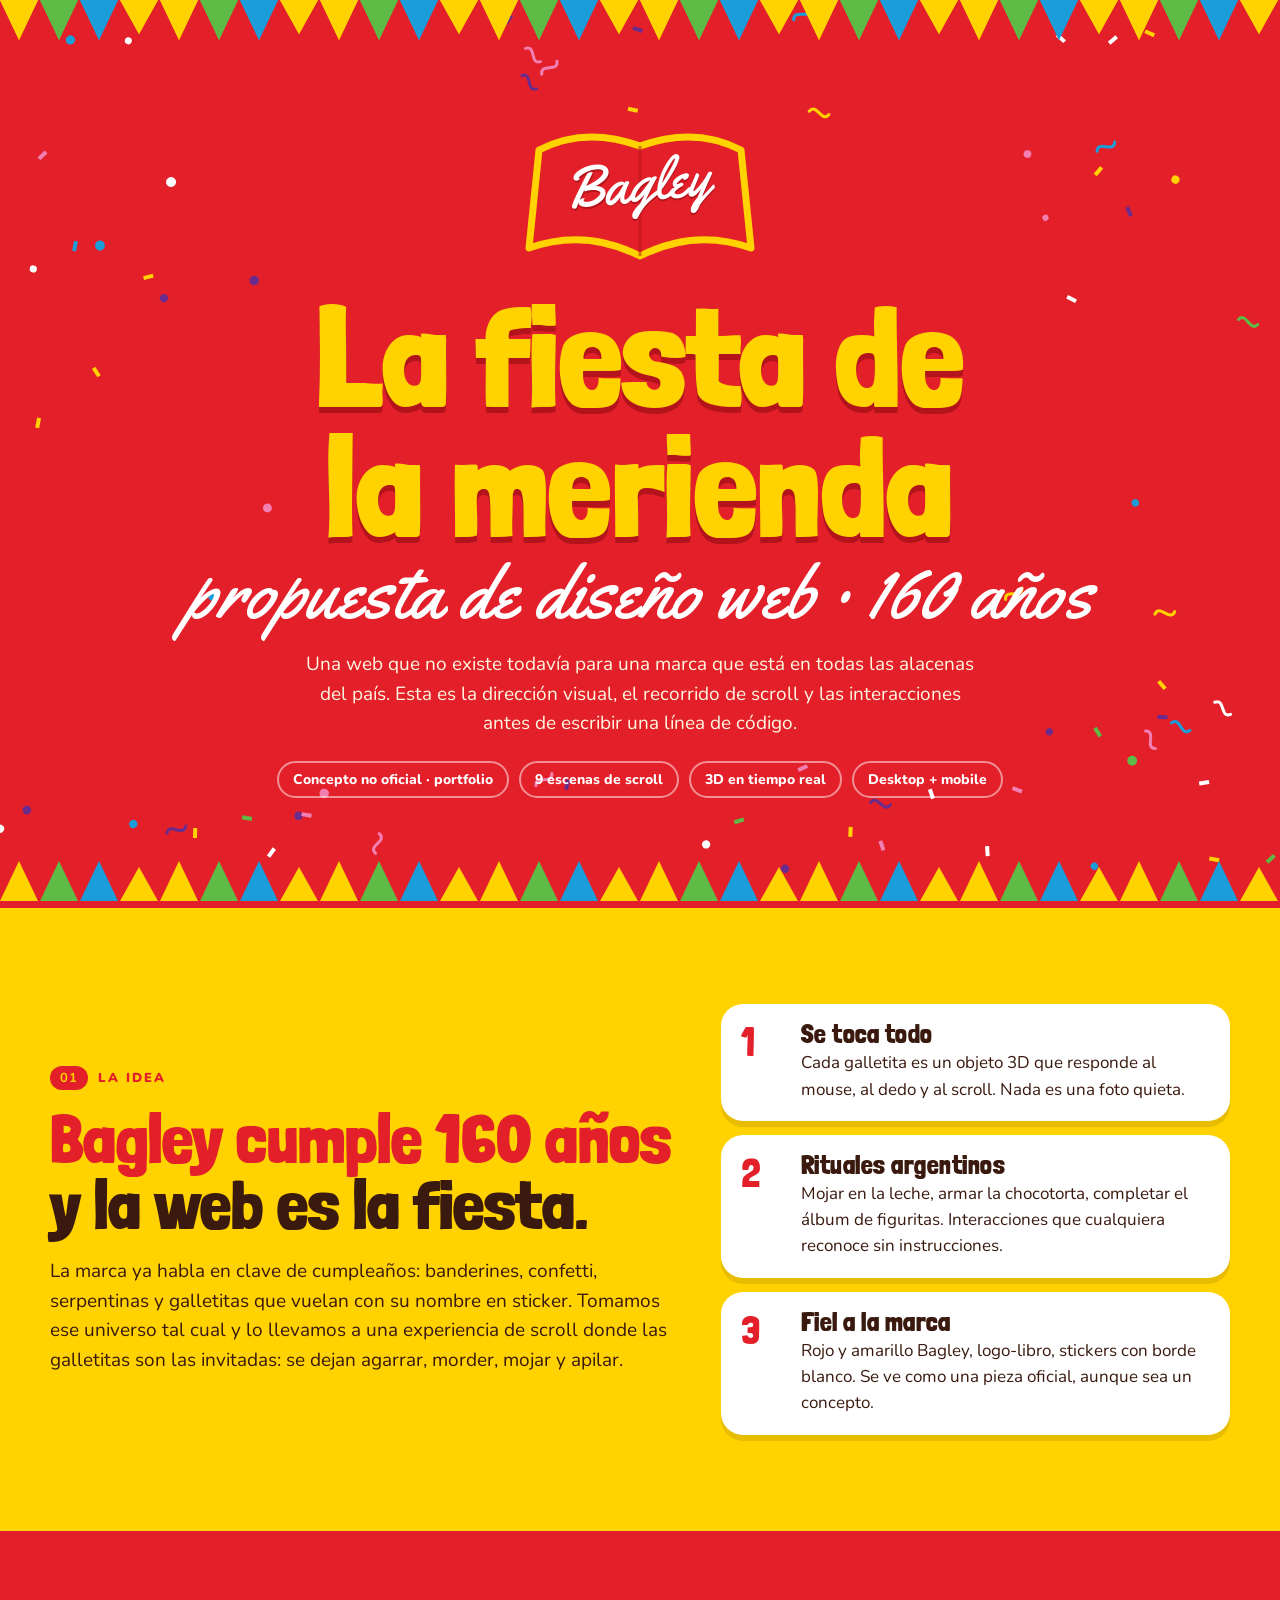
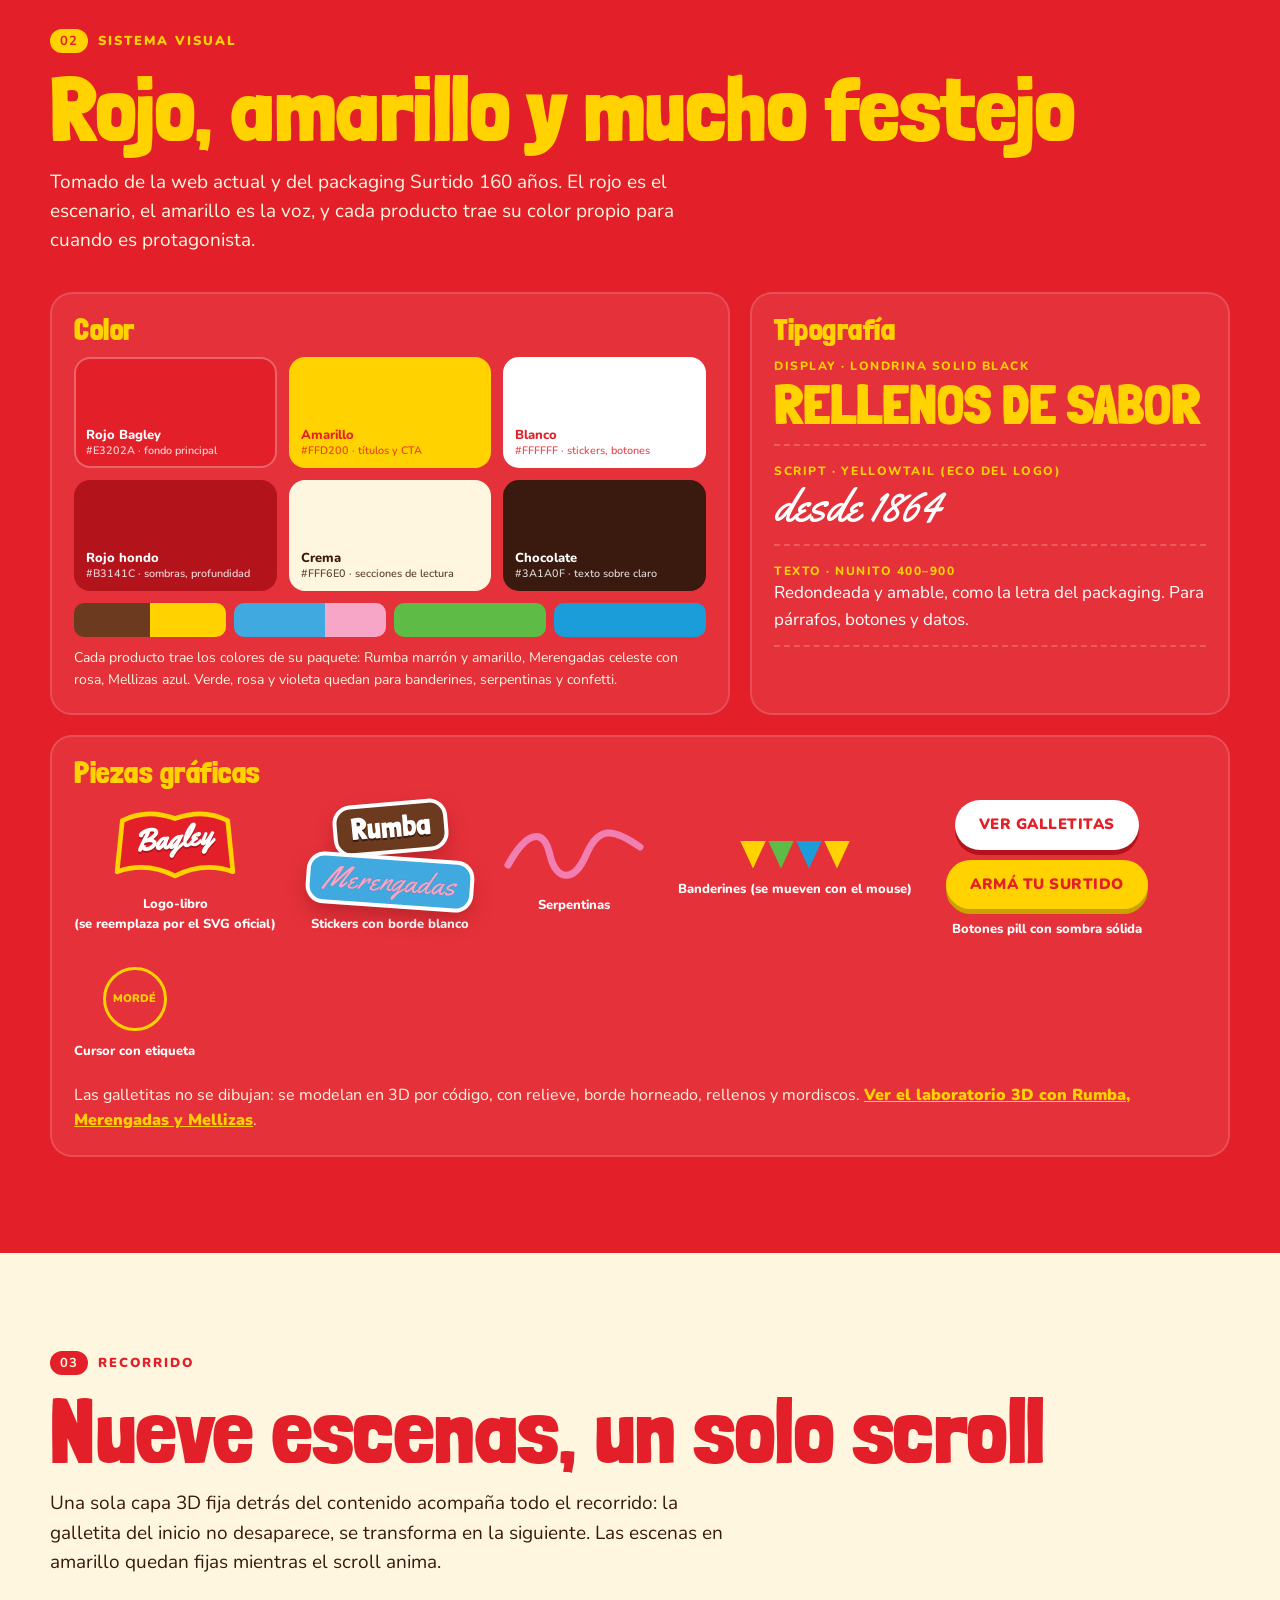
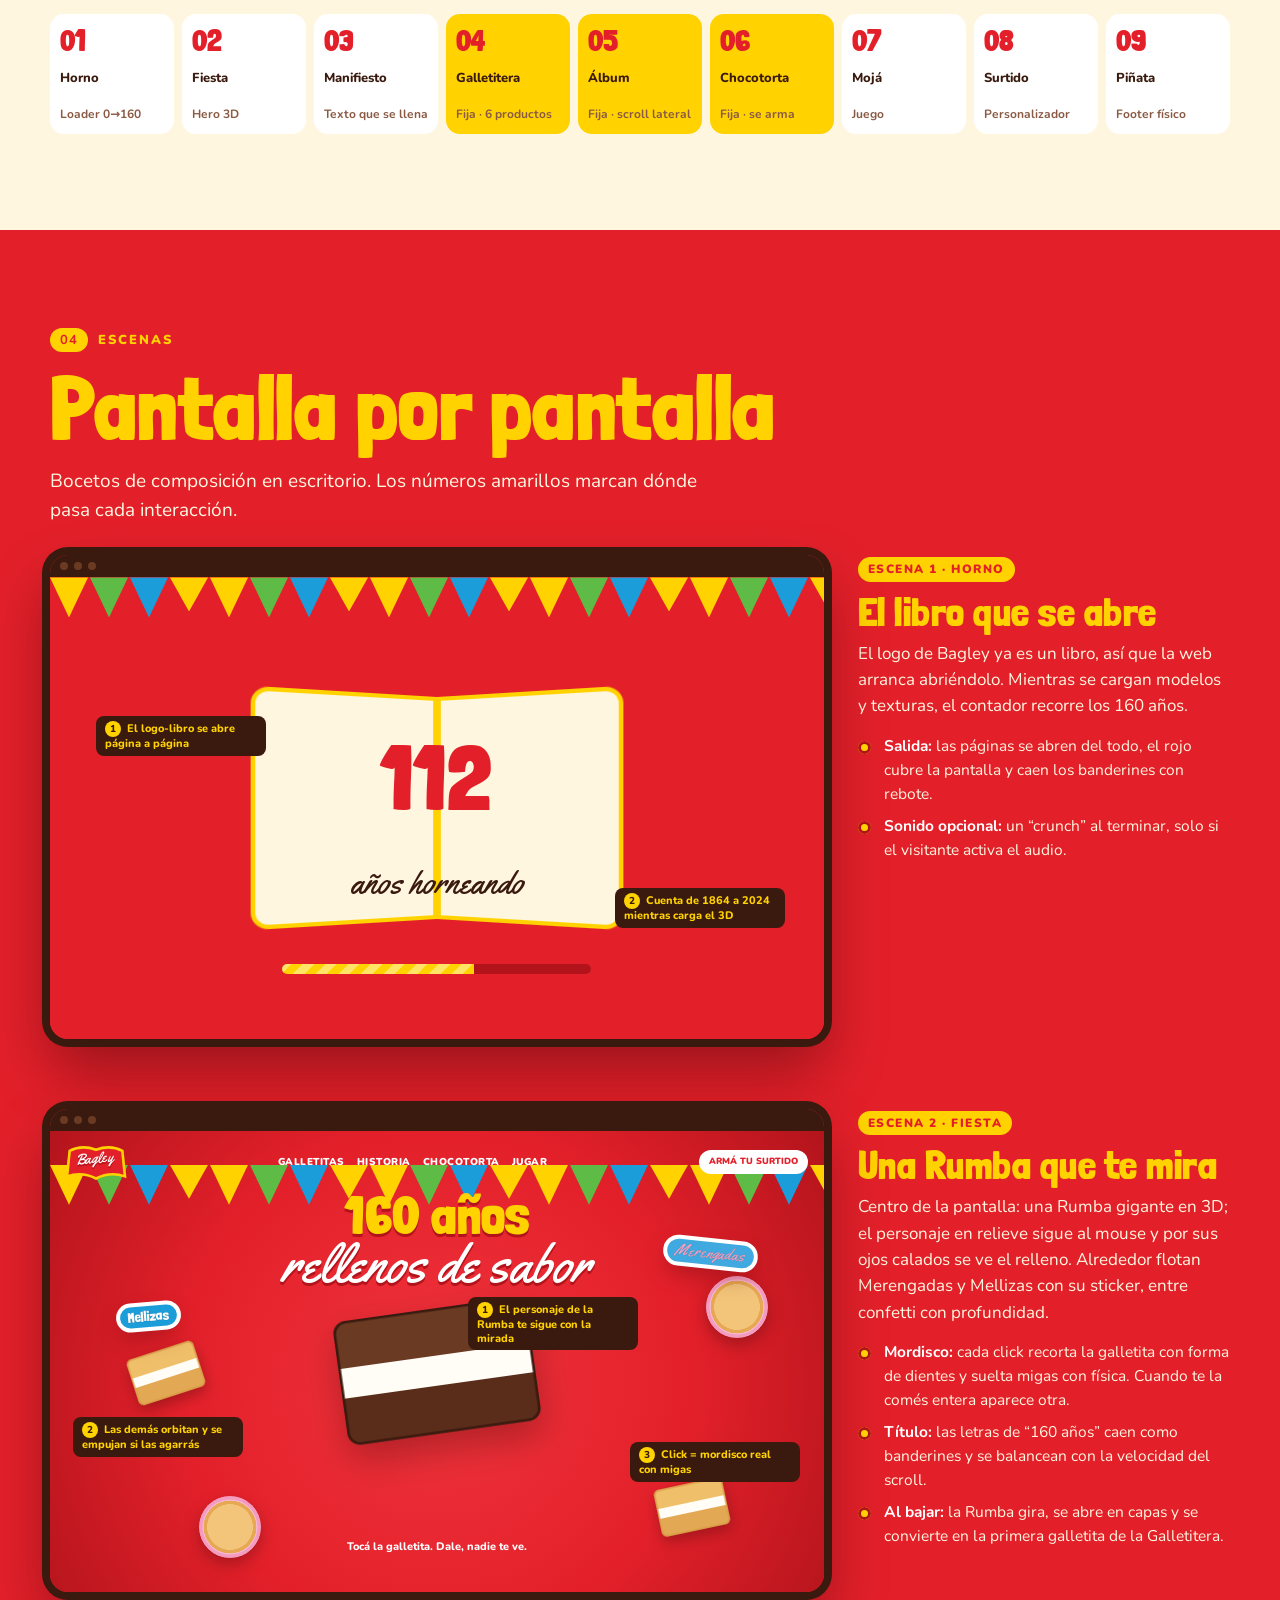
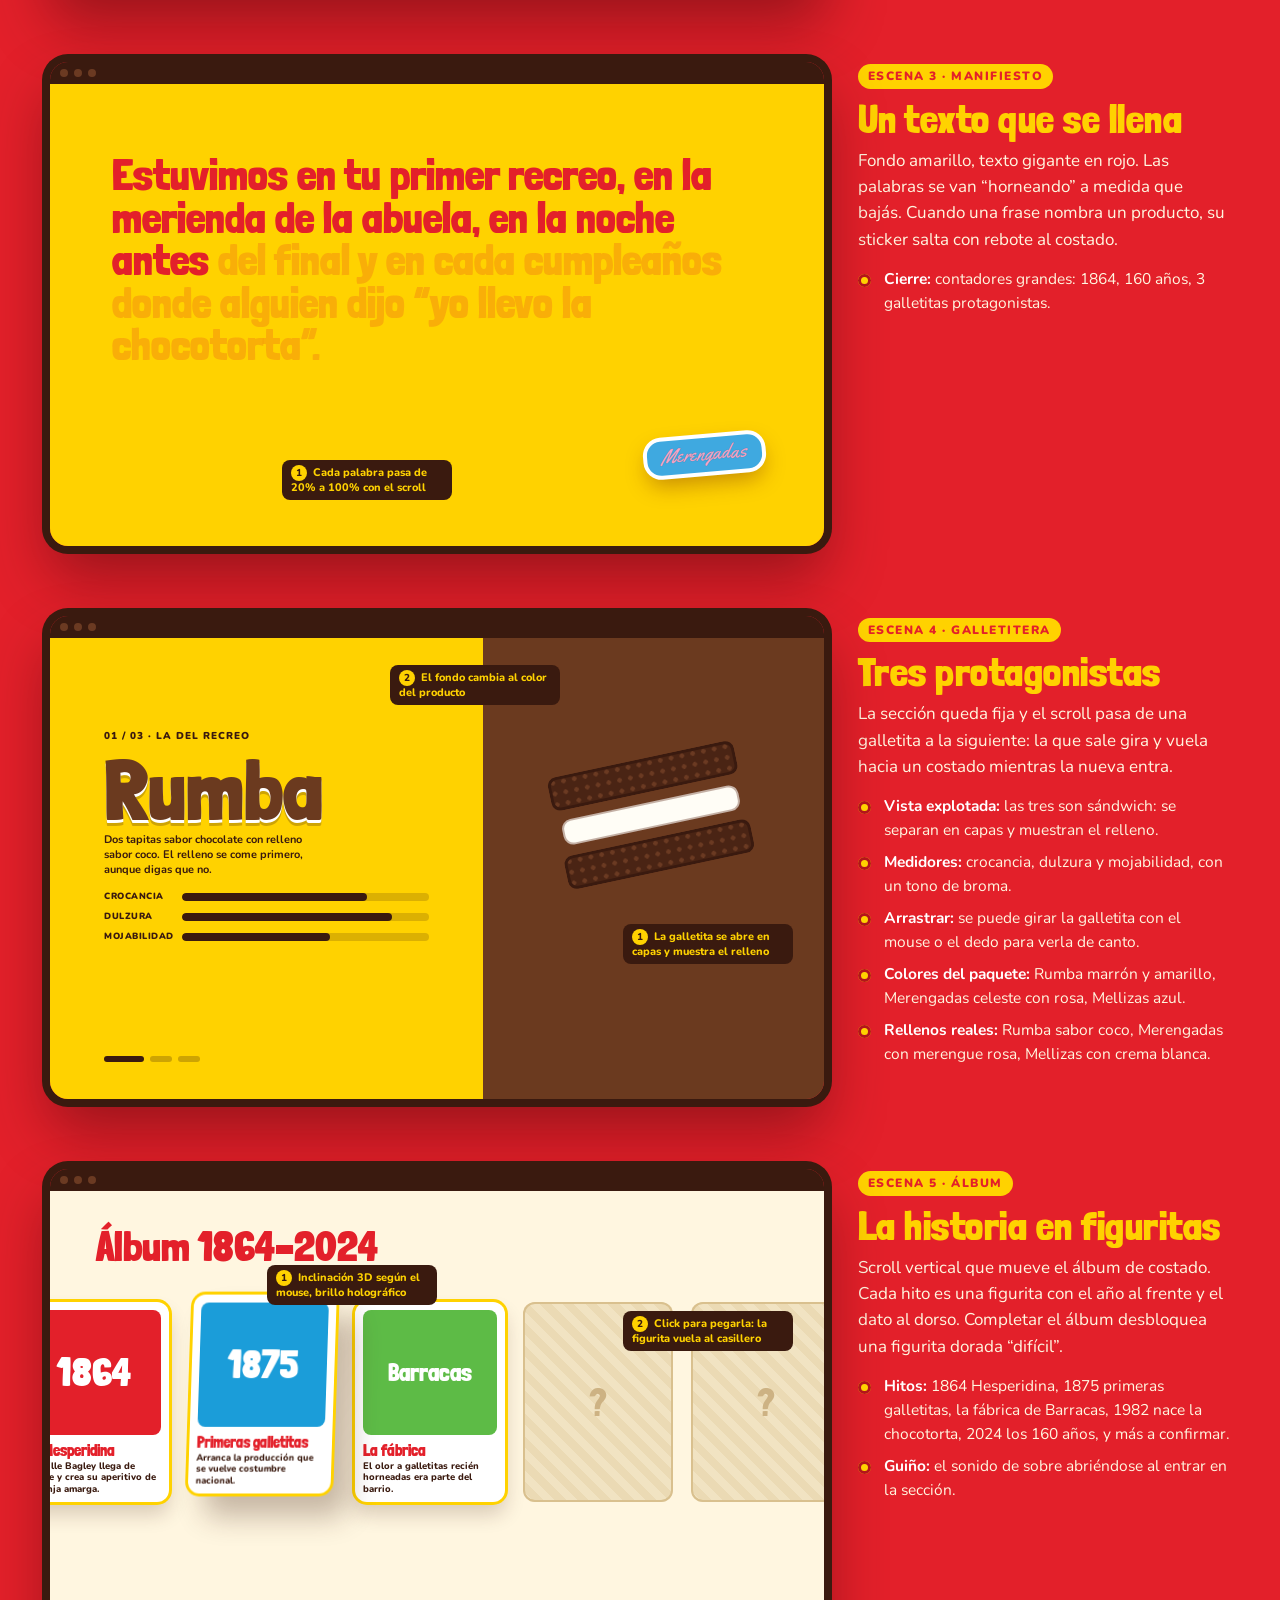
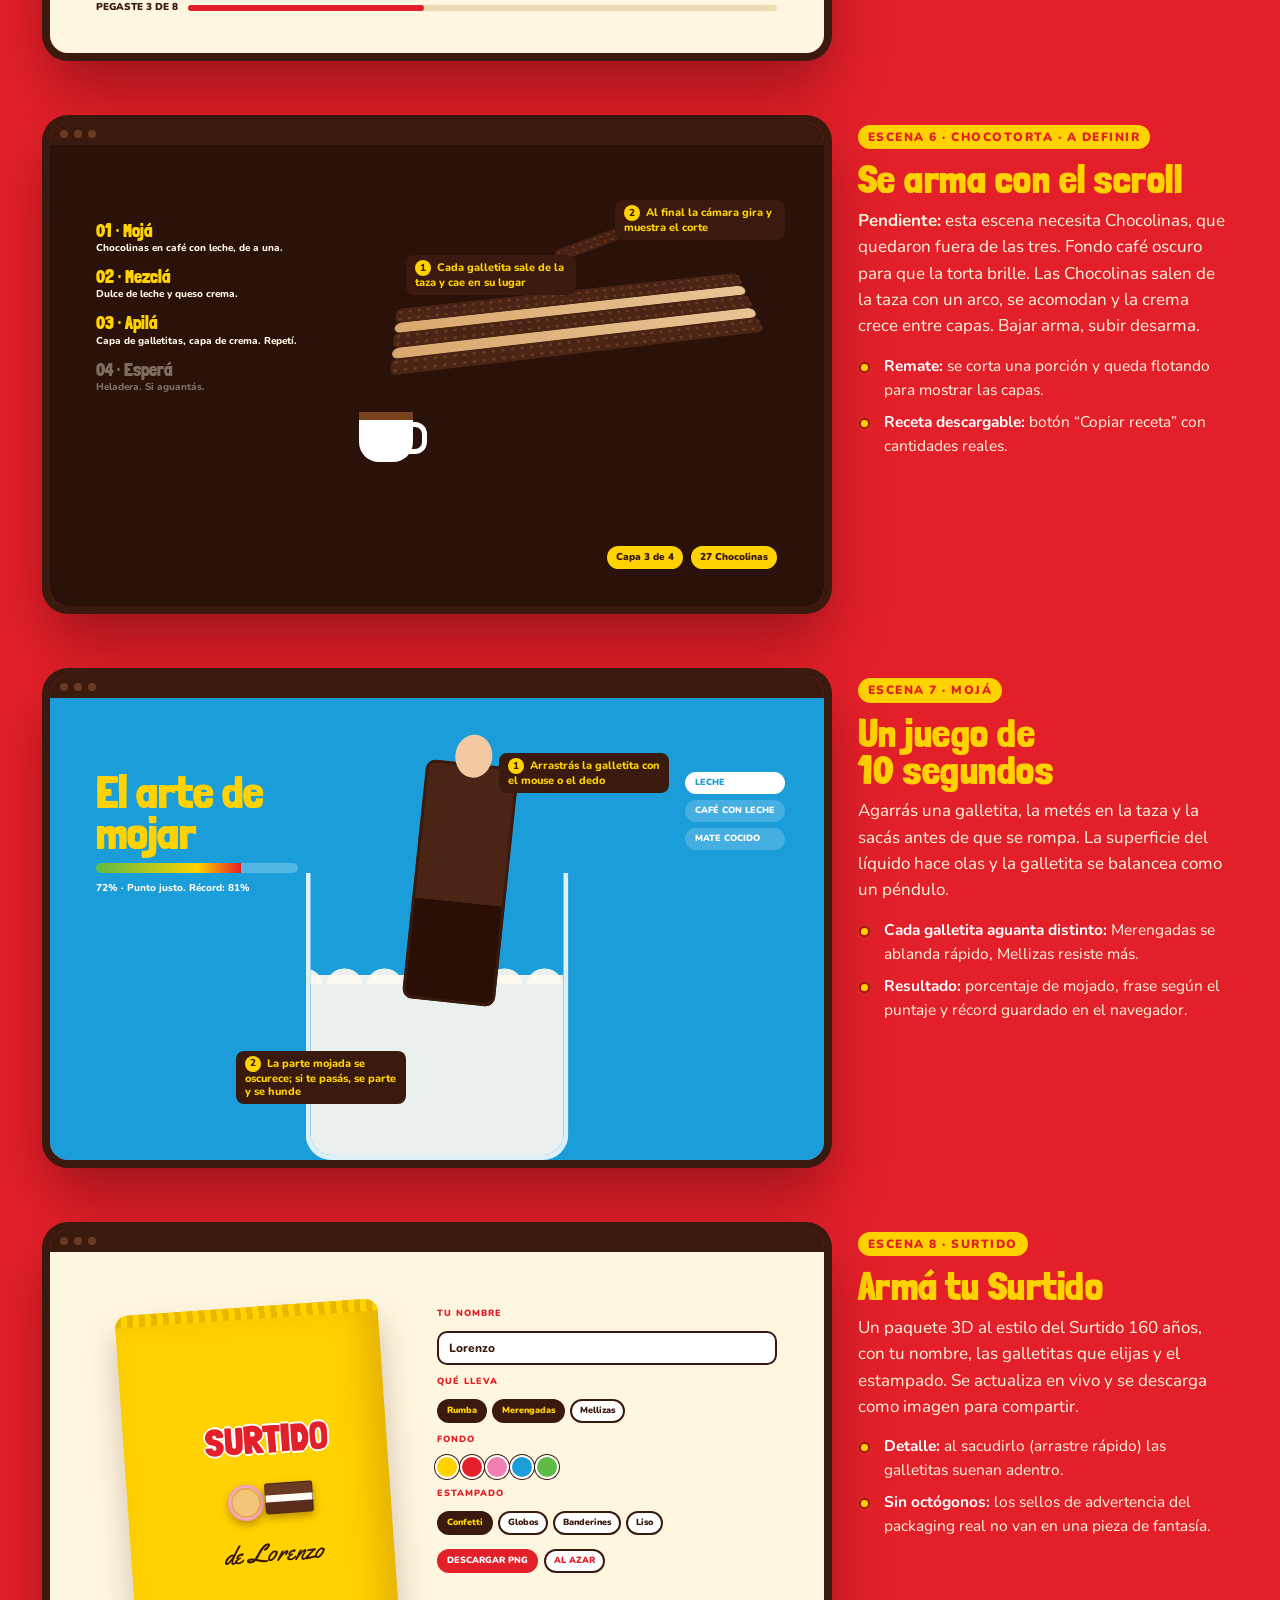
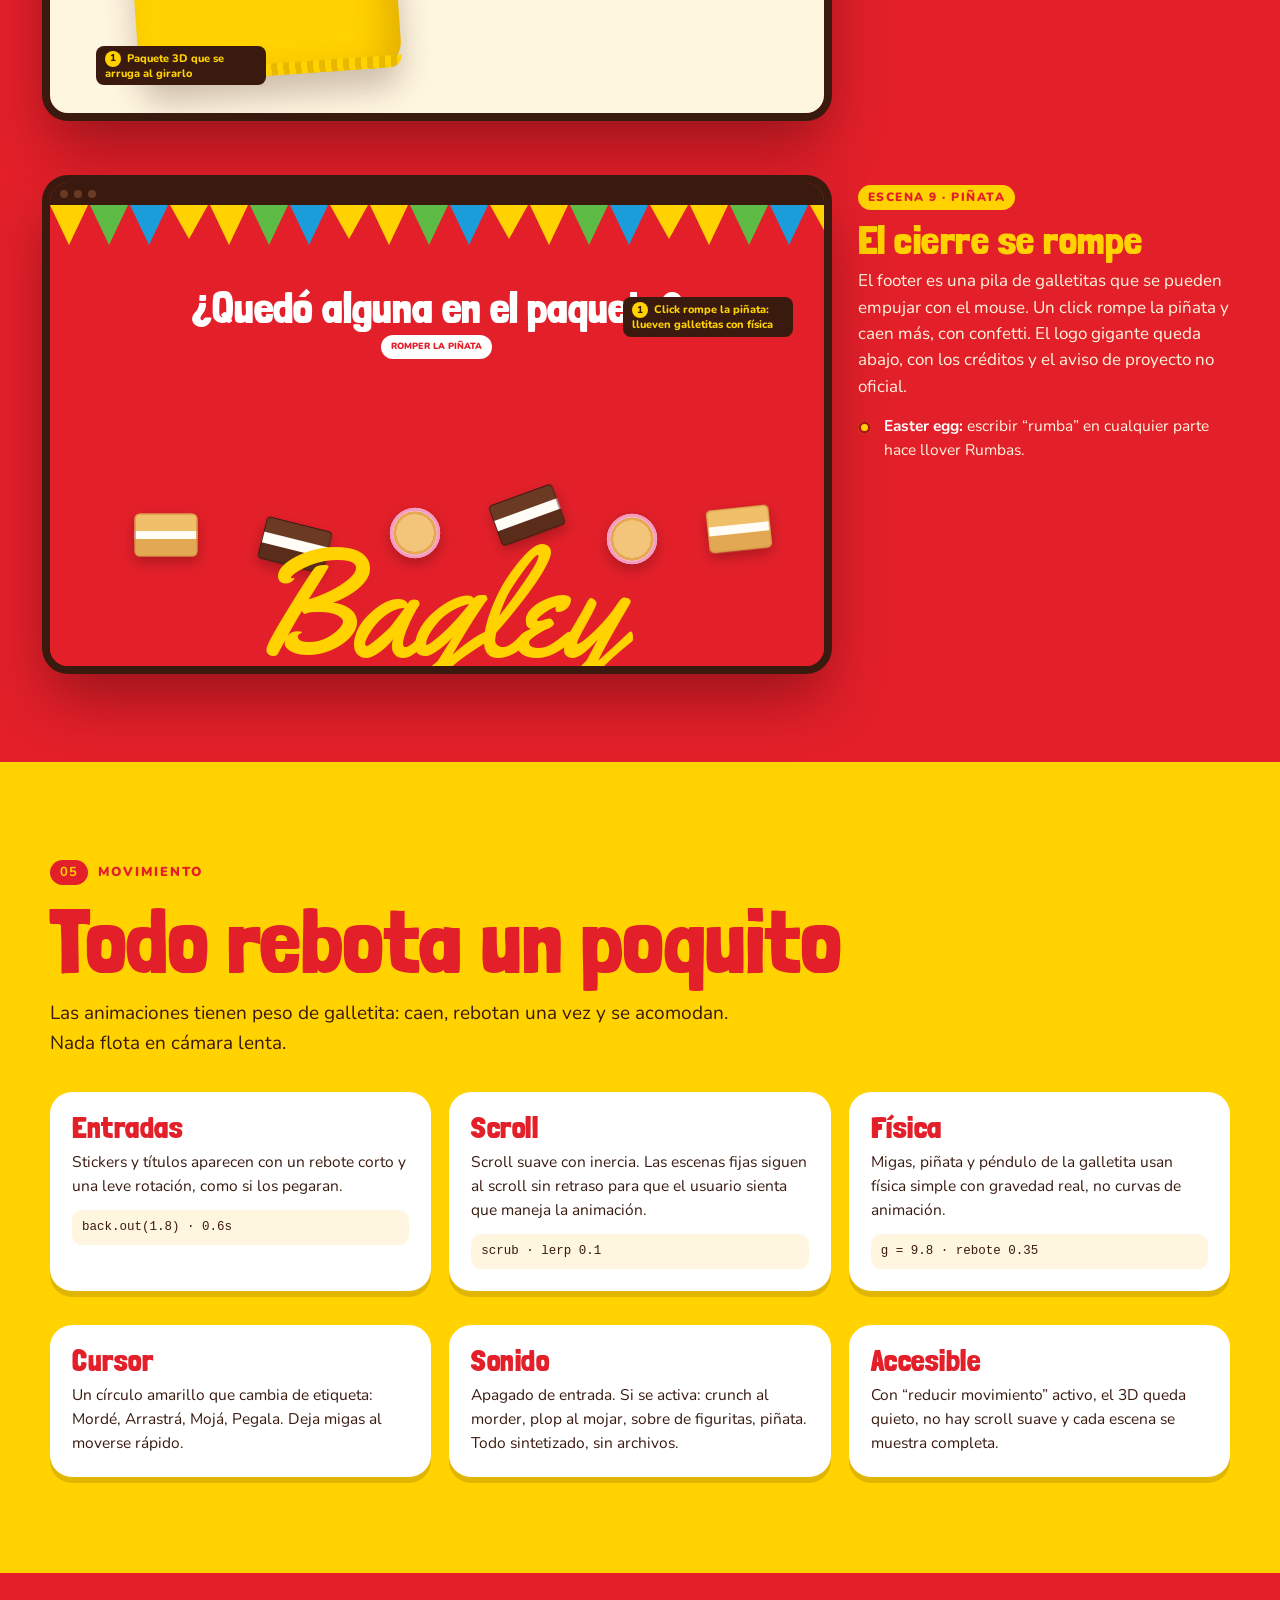
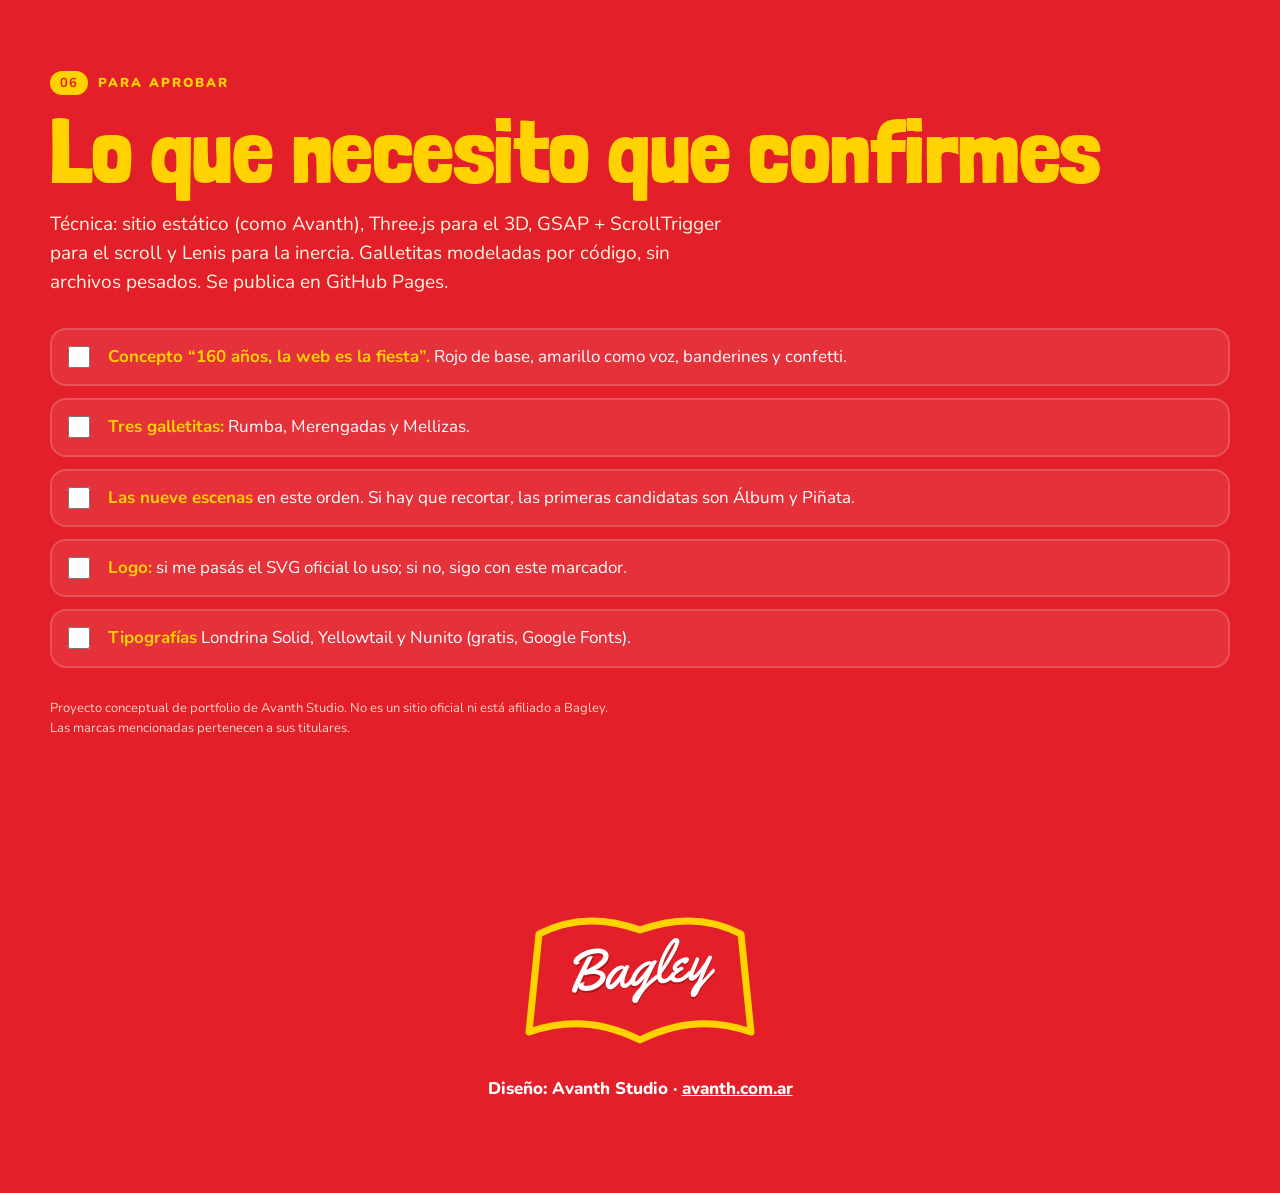
==== commit 20533ecd: "Reducir a Rumba, Merengadas y Mellizas en el laboratorio 3D y en el design Co-Authored-By: Claude Op" ====
--- a/design/index.html
+++ b/design/index.html
@@ -431,15 +431,12 @@
           <div class="sw" style="background:var(--choco)">Chocolate<small>#3A1A0F · texto sobre claro</small></div>
         </div>
         <div class="sw-row" aria-label="Colores festivos y de producto">
-          <i style="background:var(--violeta)" title="Chocolinas: violeta y amarillo"></i>
           <i style="background:linear-gradient(90deg,var(--cafe) 50%,var(--amarillo) 50%)" title="Rumba: marrón y amarillo"></i>
-          <i style="background:linear-gradient(135deg,#EEF0F3,var(--plata));box-shadow:inset 0 -6px 0 var(--marino)" title="Opera: plateado y azul marino"></i>
           <i style="background:linear-gradient(90deg,var(--celeste) 60%,#F7A6C8 60%)" title="Merengadas: celeste y rosa"></i>
-          <i style="background:var(--rosa)" title="Sonrisas: rosa"></i>
           <i style="background:var(--verde)" title="Banderín verde"></i>
           <i style="background:var(--azul)" title="Banderín azul"></i>
         </div>
-        <p class="sw-note">Cada producto trae los colores de su paquete: Chocolinas violeta con letra amarilla, Rumba marrón y amarillo, Opera plateado con azul marino, Merengadas celeste con rosa, Sonrisas rosa. Verde y azul quedan para banderines y confetti.</p>
+        <p class="sw-note">Cada producto trae los colores de su paquete: Rumba marrón y amarillo, Merengadas celeste con rosa, Mellizas azul. Verde, rosa y violeta quedan para banderines, serpentinas y confetti.</p>
       </div>
 
       <div class="card c-type">
@@ -455,21 +452,13 @@
         <h3>Piezas gráficas</h3>
         <div class="shapes">
           <div class="shape-item"><div class="logo sm" aria-hidden="true"><svg viewBox="0 0 230 150"><path d="M14 30 Q60 6 115 26 Q170 6 216 30 L226 128 Q170 108 115 136 Q60 108 4 128 Z" fill="#E3202A" stroke="#FFD200" stroke-width="9" stroke-linejoin="round"/></svg><span>Bagley</span></div>Logo-libro<br>(se reemplaza por el SVG oficial)</div>
-          <div class="shape-item"><span class="stk sonrisas">Sonrisas</span><span class="stk opera" style="transform:rotate(4deg)">Opera</span>Stickers con borde blanco</div>
+          <div class="shape-item"><span class="stk rumba">Rumba</span><span class="stk merengadas" style="transform:rotate(4deg)">Merengadas</span>Stickers con borde blanco</div>
           <div class="shape-item"><svg class="serpentina" viewBox="0 0 140 60" aria-hidden="true"><path d="M4 40 C24 4 40 4 46 30 S70 58 82 30 S108 2 136 22" fill="none" stroke="#F27FB2" stroke-width="7" stroke-linecap="round"/></svg>Serpentinas</div>
           <div class="shape-item"><div style="display:flex;gap:2px" aria-hidden="true"><i style="width:26px;height:28px;background:var(--amarillo);clip-path:polygon(0 0,100% 0,50% 100%)"></i><i style="width:26px;height:28px;background:var(--verde);clip-path:polygon(0 0,100% 0,50% 100%)"></i><i style="width:26px;height:28px;background:var(--azul);clip-path:polygon(0 0,100% 0,50% 100%)"></i><i style="width:26px;height:28px;background:var(--amarillo);clip-path:polygon(0 0,100% 0,50% 100%)"></i></div>Banderines (se mueven con el mouse)</div>
           <div class="shape-item"><span class="btn btn-white">Ver galletitas</span><span class="btn btn-yellow">Armá tu Surtido</span>Botones pill con sombra sólida</div>
           <div class="shape-item"><span class="cursor-demo">Mordé</span>Cursor con etiqueta</div>
         </div>
-        <div class="cookie-row" style="margin-top:26px" aria-label="Formas de referencia de las galletitas">
-          <span class="ck ck-chocolinas"></span>
-          <span class="ck ck-rumba"></span>
-          <span class="ck ck-sonrisas"><b></b></span>
-          <span class="ck ck-opera"></span>
-          <span class="ck ck-merengadas"></span>
-          <span class="ck ck-mellizas"></span>
-        </div>
-        <p class="sw-note" style="text-align:center">Siluetas de referencia para modelar en 3D: Chocolinas, Rumba, Sonrisas, Opera, Merengadas y Mellizas. En la web son objetos con relieve, borde horneado y relleno visible.</p>
+        <p class="sw-note" style="margin-top:22px;font-size:16px">Las galletitas no se dibujan: se modelan en 3D por código, con relieve, borde horneado, rellenos y mordiscos. <a href="https://claude.ai/artifact/RceCwyTNt4bvu9BQEr8czC" style="color:var(--amarillo);font-weight:900">Ver el laboratorio 3D con Rumba, Merengadas y Mellizas</a>.</p>
       </div>
     </div>
   </div>
@@ -533,27 +522,27 @@
           <div class="bunting top swing" aria-hidden="true" style="top:34px"></div>
           <div class="m-nav"><div class="logo sm" style="width:60px" aria-hidden="true"><svg viewBox="0 0 230 150"><path d="M14 30 Q60 6 115 26 Q170 6 216 30 L226 128 Q170 108 115 136 Q60 108 4 128 Z" fill="#E3202A" stroke="#FFD200" stroke-width="10"/></svg><span style="font-size:15px">Bagley</span></div><div class="links"><span>Galletitas</span><span>Historia</span><span>Chocotorta</span><span>Jugar</span></div><span class="m-btn">Armá tu Surtido</span></div>
           <p class="abs hl hero-title">160 años<br><em>rellenos de sabor</em></p>
-          <span class="abs ck ck-sonrisas hero-sonrisa"><b></b></span>
-          <span class="abs ck ck-rumba orb" style="left:6%;top:42%;transform:scale(.5) rotate(-18deg)"></span>
-          <span class="abs ck ck-opera orb" style="right:2%;top:30%;transform:scale(.5) rotate(24deg)"></span>
+          <span class="abs ck ck-rumba hero-sonrisa" style="transform:translate(-50%,-50%) scale(1.3) rotate(-8deg)"></span>
+          <span class="abs ck ck-mellizas orb" style="left:6%;top:42%;transform:scale(.5) rotate(-18deg)"></span>
+          <span class="abs ck ck-merengadas orb" style="right:4%;top:26%"></span>
           <span class="abs ck ck-merengadas orb" style="left:16%;bottom:2%"></span>
-          <span class="abs ck ck-chocolinas orb" style="right:8%;bottom:8%;transform:scale(.5) rotate(-12deg)"></span>
-          <span class="abs stk rumba" style="left:9%;top:38%;font-size:14px;padding:3px 8px 4px">Rumba</span>
-          <span class="abs stk opera" style="right:9%;top:28%;font-size:14px;padding:3px 8px 4px;transform:rotate(6deg)">Opera</span>
+          <span class="abs ck ck-mellizas orb" style="right:8%;bottom:8%;transform:scale(.5) rotate(-12deg)"></span>
+          <span class="abs stk mellizas" style="left:9%;top:38%;font-size:14px;padding:3px 8px 4px">Mellizas</span>
+          <span class="abs stk merengadas" style="right:9%;top:24%;font-size:16px;padding:3px 8px 4px;transform:rotate(6deg)">Merengadas</span>
           <p class="abs hero-sub">Tocá la galletita. Dale, nadie te ve.</p>
-          <span class="annot" data-n="1" style="left:54%;top:36%">Los ojos siguen al cursor y la sonrisa crece si te acercás</span>
+          <span class="annot" data-n="1" style="left:54%;top:36%">El personaje de la Rumba te sigue con la mirada</span>
           <span class="annot" data-n="2" style="left:3%;top:62%">Las demás orbitan y se empujan si las agarrás</span>
           <span class="annot" data-n="3" style="right:3%;bottom:24%">Click = mordisco real con migas</span>
         </div>
       </div>
       <div class="notes">
         <span class="tag">Escena 2 · Fiesta</span>
-        <h3>Una Sonrisas que te mira</h3>
-        <p>Centro de la pantalla: una Sonrisas gigante en 3D que sigue al mouse con la mirada. Alrededor flotan Rumba, Opera, Merengadas y Chocolinas con su sticker, entre confetti con profundidad.</p>
+        <h3>Una Rumba que te mira</h3>
+        <p>Centro de la pantalla: una Rumba gigante en 3D; el personaje en relieve sigue al mouse y por sus ojos calados se ve el relleno. Alrededor flotan Merengadas y Mellizas con su sticker, entre confetti con profundidad.</p>
         <ul>
           <li><b>Mordisco:</b> cada click recorta la galletita con forma de dientes y suelta migas con física. Cuando te la comés entera aparece otra.</li>
           <li><b>Título:</b> las letras de “160 años” caen como banderines y se balancean con la velocidad del scroll.</li>
-          <li><b>Al bajar:</b> la Sonrisas gira, se achica y se convierte en la primera galletita de la Galletitera.</li>
+          <li><b>Al bajar:</b> la Rumba gira, se abre en capas y se convierte en la primera galletita de la Galletitera.</li>
         </ul>
       </div>
     </div>
@@ -564,7 +553,7 @@
         <div class="bar"><i></i><i></i><i></i></div>
         <div class="vp">
           <p class="mani-text"><b>Estuvimos en tu primer recreo, en la merienda de la abuela, en la noche antes</b> del final y en cada cumpleaños donde alguien dijo “yo llevo la chocotorta”.</p>
-          <span class="abs stk chocolinas" style="right:8%;bottom:16%;font-size:18px">Chocolinas</span>
+          <span class="abs stk merengadas" style="right:8%;bottom:16%;font-size:20px">Merengadas</span>
           <span class="annot" data-n="1" style="left:30%;bottom:10%">Cada palabra pasa de 20% a 100% con el scroll</span>
         </div>
       </div>
@@ -573,7 +562,7 @@
         <h3>Un texto que se llena</h3>
         <p>Fondo amarillo, texto gigante en rojo. Las palabras se van “horneando” a medida que bajás. Cuando una frase nombra un producto, su sticker salta con rebote al costado.</p>
         <ul>
-          <li><b>Cierre:</b> contadores grandes: 1864, 160 años, 6 galletitas protagonistas.</li>
+          <li><b>Cierre:</b> contadores grandes: 1864, 160 años, 3 galletitas protagonistas.</li>
         </ul>
       </div>
     </div>
@@ -584,7 +573,7 @@
         <div class="bar"><i></i><i></i><i></i></div>
         <div class="vp">
           <div class="side">
-            <span class="idx">02 / 06 · LA DEL RECREO</span>
+            <span class="idx">01 / 03 · LA DEL RECREO</span>
             <p class="hl name">Rumba</p>
             <p class="desc">Dos tapitas sabor chocolate con relleno sabor coco. El relleno se come primero, aunque digas que no.</p>
             <div class="meters">
@@ -594,21 +583,21 @@
             </div>
           </div>
           <div class="explode" aria-hidden="true"><span class="l1"></span><span class="l2"></span><span class="l3"></span></div>
-          <div class="dots"><i></i><i class="on"></i><i></i><i></i><i></i><i></i></div>
+          <div class="dots"><i class="on"></i><i></i><i></i></div>
           <span class="annot" data-n="1" style="right:4%;top:62%">La galletita se abre en capas y muestra el relleno</span>
           <span class="annot" data-n="2" style="left:44%;top:6%">El fondo cambia al color del producto</span>
         </div>
       </div>
       <div class="notes">
         <span class="tag">Escena 4 · Galletitera</span>
-        <h3>Seis protagonistas</h3>
+        <h3>Tres protagonistas</h3>
         <p>La sección queda fija y el scroll pasa de una galletita a la siguiente: la que sale gira y vuela hacia un costado mientras la nueva entra.</p>
         <ul>
-          <li><b>Vista explotada:</b> las sándwich (Rumba, Sonrisas, Mellizas, Merengadas) se separan en capas y Opera se parte al medio como en su paquete.</li>
+          <li><b>Vista explotada:</b> las tres son sándwich: se separan en capas y muestran el relleno.</li>
           <li><b>Medidores:</b> crocancia, dulzura y mojabilidad, con un tono de broma.</li>
           <li><b>Arrastrar:</b> se puede girar la galletita con el mouse o el dedo para verla de canto.</li>
-          <li><b>Colores del paquete:</b> Chocolinas violeta, Rumba marrón y amarillo, Opera plateado con reflejos que se mueven, Merengadas celeste, Sonrisas rosa, Mellizas azul.</li>
-          <li><b>Rellenos reales:</b> Rumba sabor coco, Opera sabor naranja, Merengadas con merengue rosa.</li>
+          <li><b>Colores del paquete:</b> Rumba marrón y amarillo, Merengadas celeste con rosa, Mellizas azul.</li>
+          <li><b>Rellenos reales:</b> Rumba sabor coco, Merengadas con merengue rosa, Mellizas con crema blanca.</li>
         </ul>
       </div>
     </div>
@@ -661,9 +650,9 @@
         </div>
       </div>
       <div class="notes">
-        <span class="tag">Escena 6 · Chocotorta</span>
+        <span class="tag">Escena 6 · Chocotorta · a definir</span>
         <h3>Se arma con el scroll</h3>
-        <p>Fondo café oscuro para que la torta brille. Las Chocolinas salen de la taza con un arco, se acomodan y la crema crece entre capas. Bajar arma, subir desarma.</p>
+        <p><b>Pendiente:</b> esta escena necesita Chocolinas, que quedaron fuera de las tres. Fondo café oscuro para que la torta brille. Las Chocolinas salen de la taza con un arco, se acomodan y la crema crece entre capas. Bajar arma, subir desarma.</p>
         <ul>
           <li><b>Remate:</b> se corta una porción y queda flotando para mostrar las capas.</li>
           <li><b>Receta descargable:</b> botón “Copiar receta” con cantidades reales.</li>
@@ -689,7 +678,7 @@
         <h3>Un juego de 10 segundos</h3>
         <p>Agarrás una galletita, la metés en la taza y la sacás antes de que se rompa. La superficie del líquido hace olas y la galletita se balancea como un péndulo.</p>
         <ul>
-          <li><b>Cada galletita aguanta distinto:</b> Opera se ablanda rápido, Chocolinas resiste más.</li>
+          <li><b>Cada galletita aguanta distinto:</b> Merengadas se ablanda rápido, Mellizas resiste más.</li>
           <li><b>Resultado:</b> porcentaje de mojado, frase según el puntaje y récord guardado en el navegador.</li>
         </ul>
       </div>
@@ -702,12 +691,12 @@
         <div class="vp">
           <div class="bag" aria-hidden="true">
             <span class="surt">SURTIDO</span>
-            <span class="mini"><span class="ck ck-sonrisas"><b></b></span><span class="ck ck-rumba"></span></span>
+            <span class="mini"><span class="ck ck-merengadas"></span><span class="ck ck-rumba"></span></span>
             <span class="name">de Lorenzo</span>
           </div>
           <div class="controls">
             <span class="lbl">Tu nombre</span><span class="input">Lorenzo</span>
-            <span class="lbl">Qué lleva</span><div class="chips"><span class="on">Sonrisas</span><span class="on">Rumba</span><span>Opera</span><span>Chocolinas</span><span>Merengadas</span></div>
+            <span class="lbl">Qué lleva</span><div class="chips"><span class="on">Rumba</span><span class="on">Merengadas</span><span>Mellizas</span></div>
             <span class="lbl">Fondo</span><div class="chips"><i style="background:var(--amarillo)"></i><i style="background:var(--rojo)"></i><i style="background:var(--rosa)"></i><i style="background:var(--azul)"></i><i style="background:var(--verde)"></i></div>
             <span class="lbl">Estampado</span><div class="chips"><span class="on">Confetti</span><span>Globos</span><span>Banderines</span><span>Liso</span></div>
             <div style="display:flex;gap:6px;margin-top:4px"><span class="m-btn" style="background:var(--rojo);color:var(--blanco)">Descargar PNG</span><span class="m-btn" style="box-shadow:inset 0 0 0 2px var(--choco)">Al azar</span></div>
@@ -734,11 +723,11 @@
           <div class="bunting top swing" aria-hidden="true"></div>
           <div class="foot-cta"><p class="hl">¿Quedó alguna en el paquete?</p><span class="m-btn" style="display:inline-block;margin-top:8px">Romper la piñata</span></div>
           <div class="pile" aria-hidden="true">
-            <span class="ck ck-sonrisas" style="left:6%;bottom:0"><b></b></span>
+            <span class="ck ck-mellizas" style="left:6%;bottom:0;transform:scale(.45)"></span>
             <span class="ck ck-rumba" style="left:22%;bottom:-10px;transform:scale(.45) rotate(14deg)"></span>
             <span class="ck ck-merengadas" style="left:40%;bottom:-6px"></span>
-            <span class="ck ck-opera" style="left:52%;bottom:20px;transform:scale(.45) rotate(-20deg)"></span>
-            <span class="ck ck-chocolinas" style="left:68%;bottom:-12px;transform:scale(.45) rotate(8deg)"></span>
+            <span class="ck ck-rumba" style="left:52%;bottom:20px;transform:scale(.45) rotate(-20deg)"></span>
+            <span class="ck ck-merengadas" style="left:68%;bottom:-12px"></span>
             <span class="ck ck-mellizas" style="left:80%;bottom:6px;transform:scale(.45) rotate(-6deg)"></span>
           </div>
           <p class="foot-word">Bagley</p>
@@ -750,7 +739,7 @@
         <h3>El cierre se rompe</h3>
         <p>El footer es una pila de galletitas que se pueden empujar con el mouse. Un click rompe la piñata y caen más, con confetti. El logo gigante queda abajo, con los créditos y el aviso de proyecto no oficial.</p>
         <ul>
-          <li><b>Easter egg:</b> escribir “chocotorta” en cualquier parte hace llover Chocolinas.</li>
+          <li><b>Easter egg:</b> escribir “rumba” en cualquier parte hace llover Rumbas.</li>
         </ul>
       </div>
     </div>
@@ -784,7 +773,7 @@
     <p class="lead">Técnica: sitio estático (como Avanth), Three.js para el 3D, GSAP + ScrollTrigger para el scroll y Lenis para la inercia. Galletitas modeladas por código, sin archivos pesados. Se publica en GitHub Pages.</p>
     <div class="decide">
       <label for="d1"><input type="checkbox" id="d1"><span><b>Concepto “160 años, la web es la fiesta”.</b> Rojo de base, amarillo como voz, banderines y confetti.</span></label>
-      <label for="d2"><input type="checkbox" id="d2"><span><b>Seis galletitas:</b> Chocolinas, Rumba, Sonrisas, Opera, Merengadas y Mellizas. ¿Sumamos Criollitas o Traviata?</span></label>
+      <label for="d2"><input type="checkbox" id="d2"><span><b>Tres galletitas:</b> Rumba, Merengadas y Mellizas.</span></label>
       <label for="d3"><input type="checkbox" id="d3"><span><b>Las nueve escenas</b> en este orden. Si hay que recortar, las primeras candidatas son Álbum y Piñata.</span></label>
       <label for="d4"><input type="checkbox" id="d4"><span><b>Logo:</b> si me pasás el SVG oficial lo uso; si no, sigo con este marcador.</span></label>
       <label for="d5"><input type="checkbox" id="d5"><span><b>Tipografías</b> Londrina Solid, Yellowtail y Nunito (gratis, Google Fonts).</span></label>
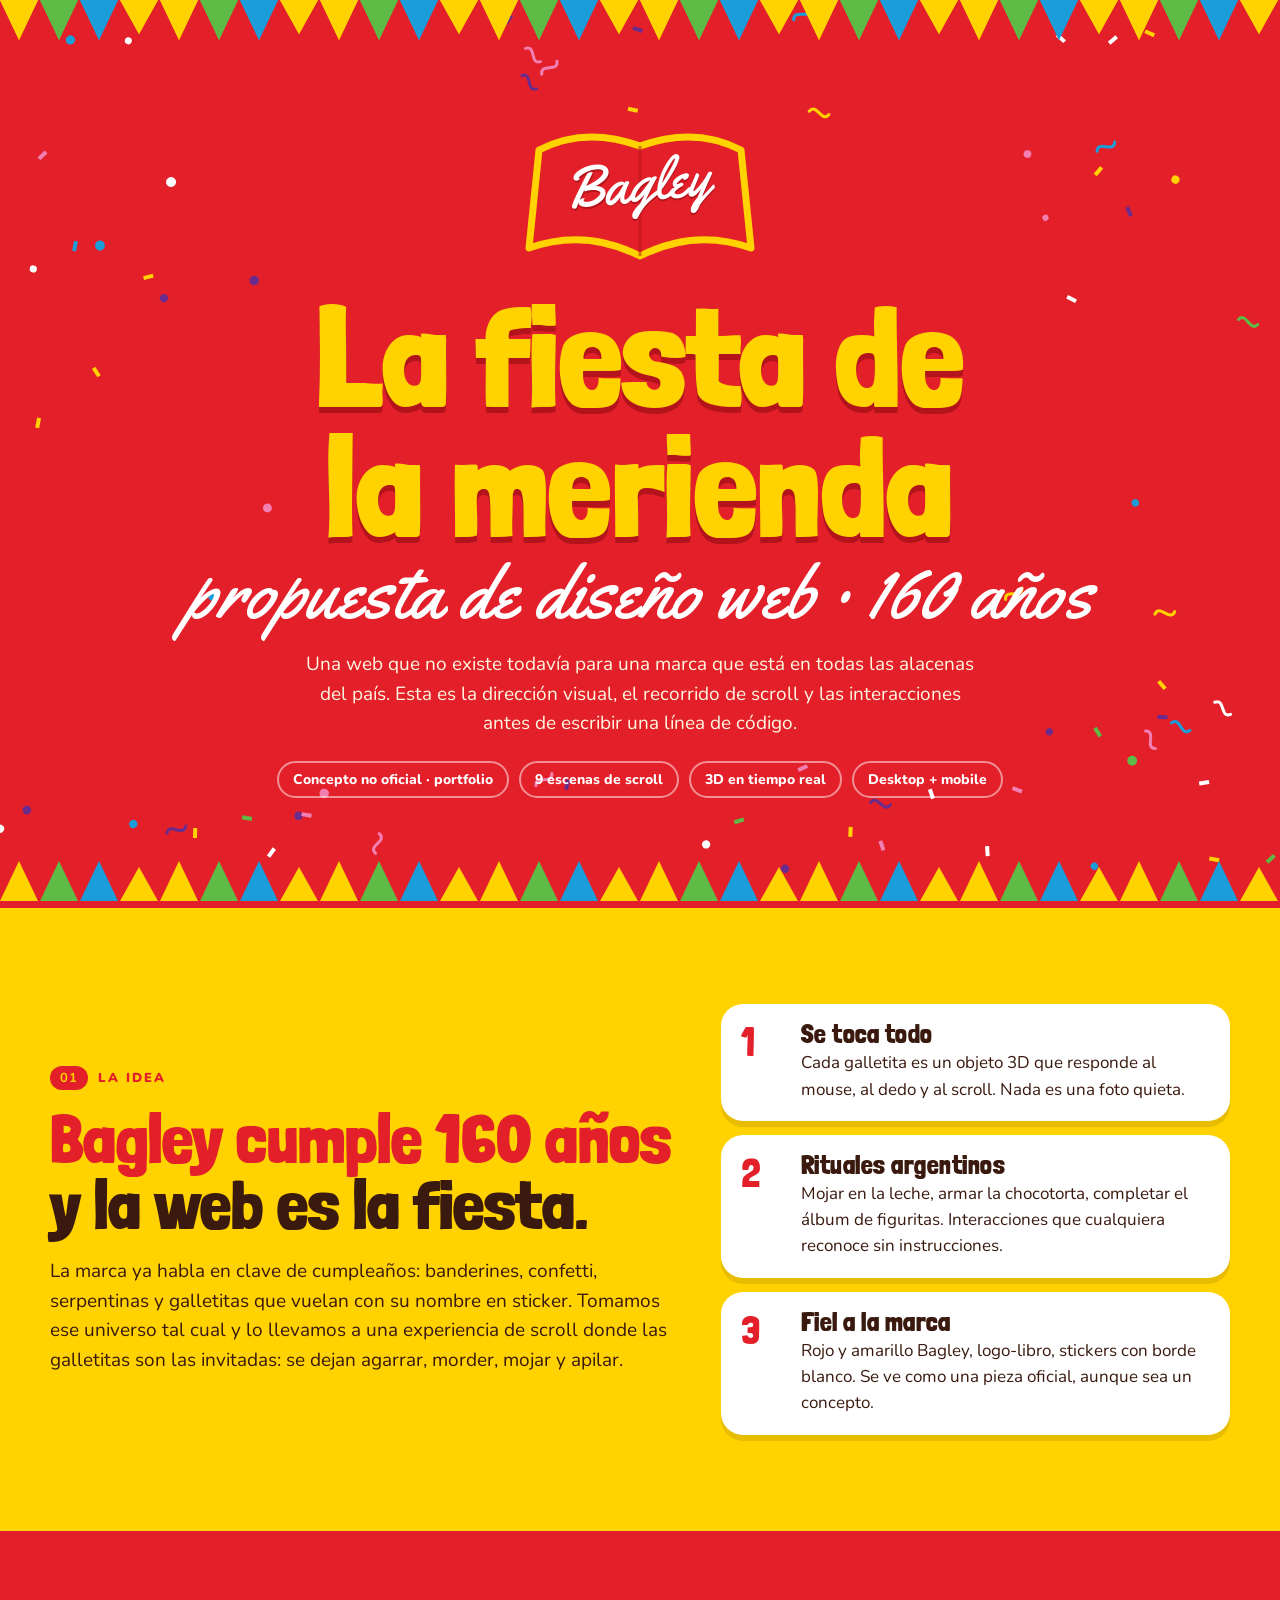
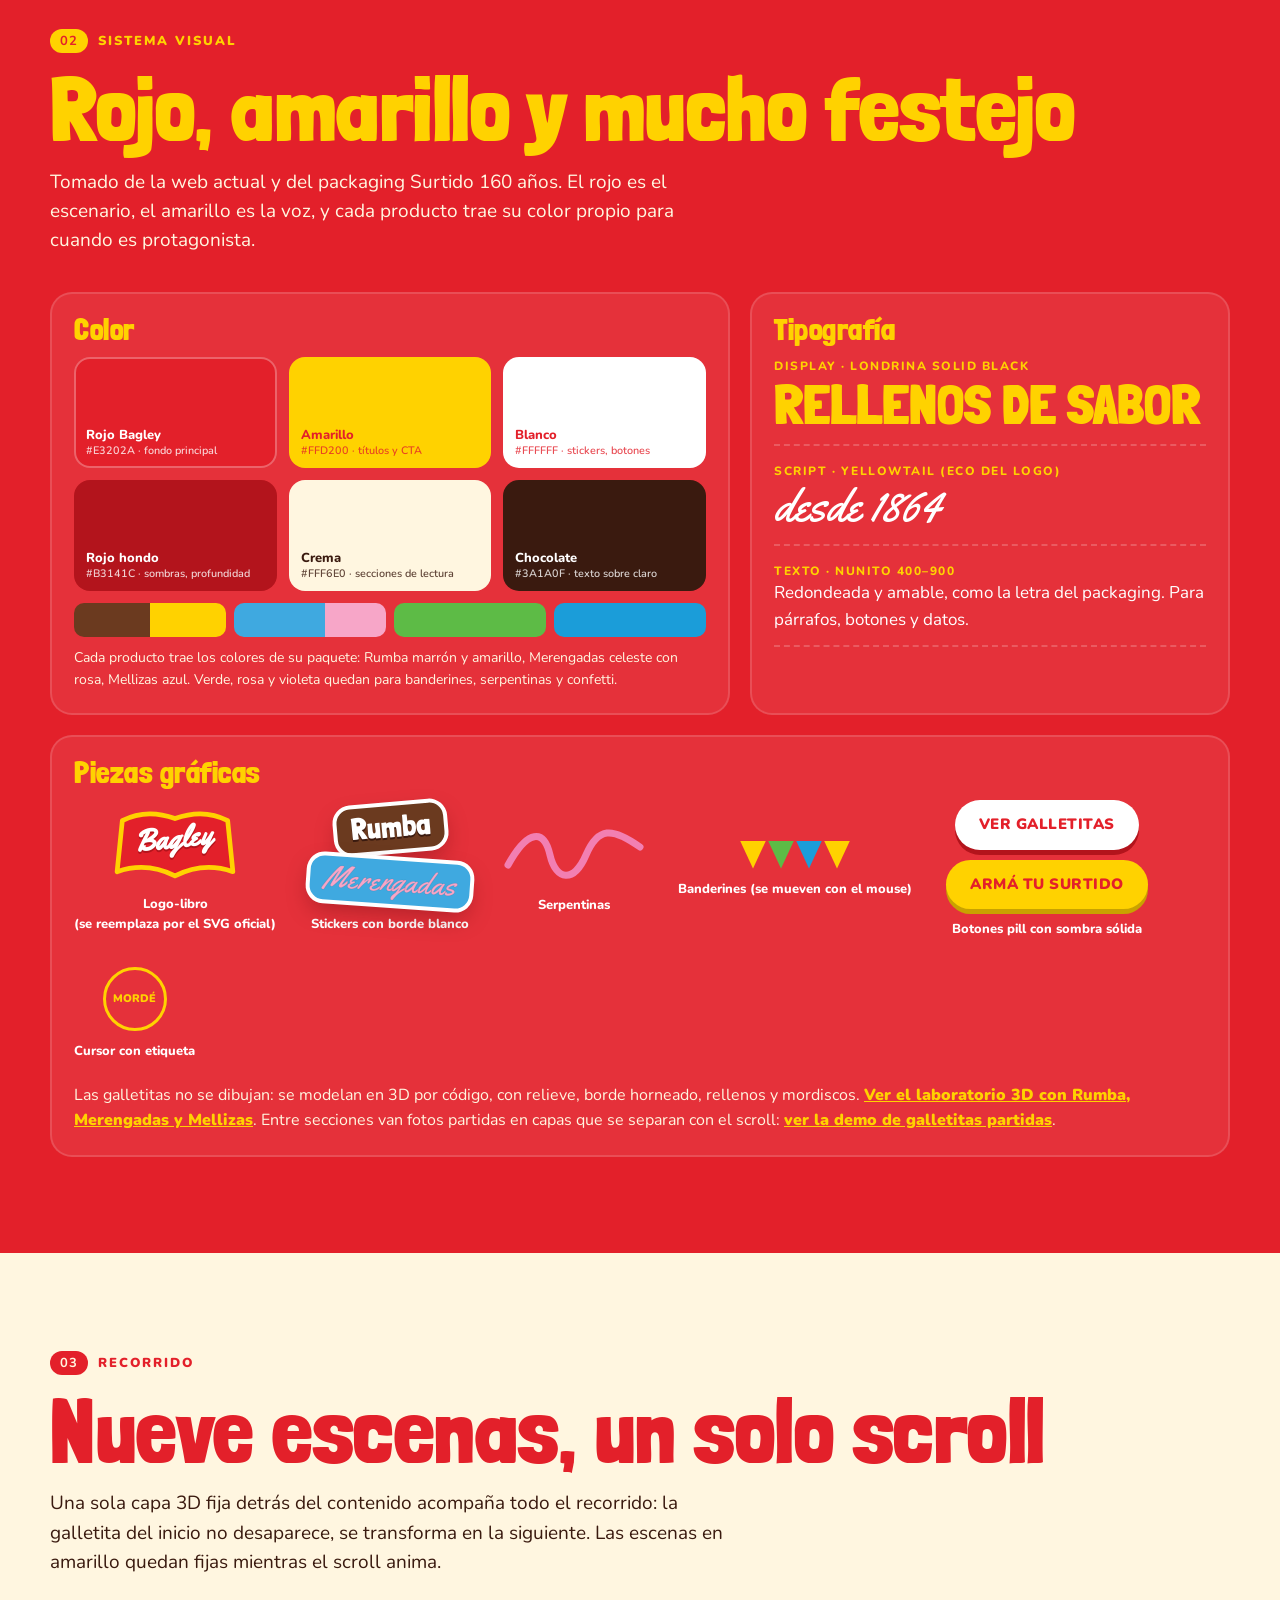
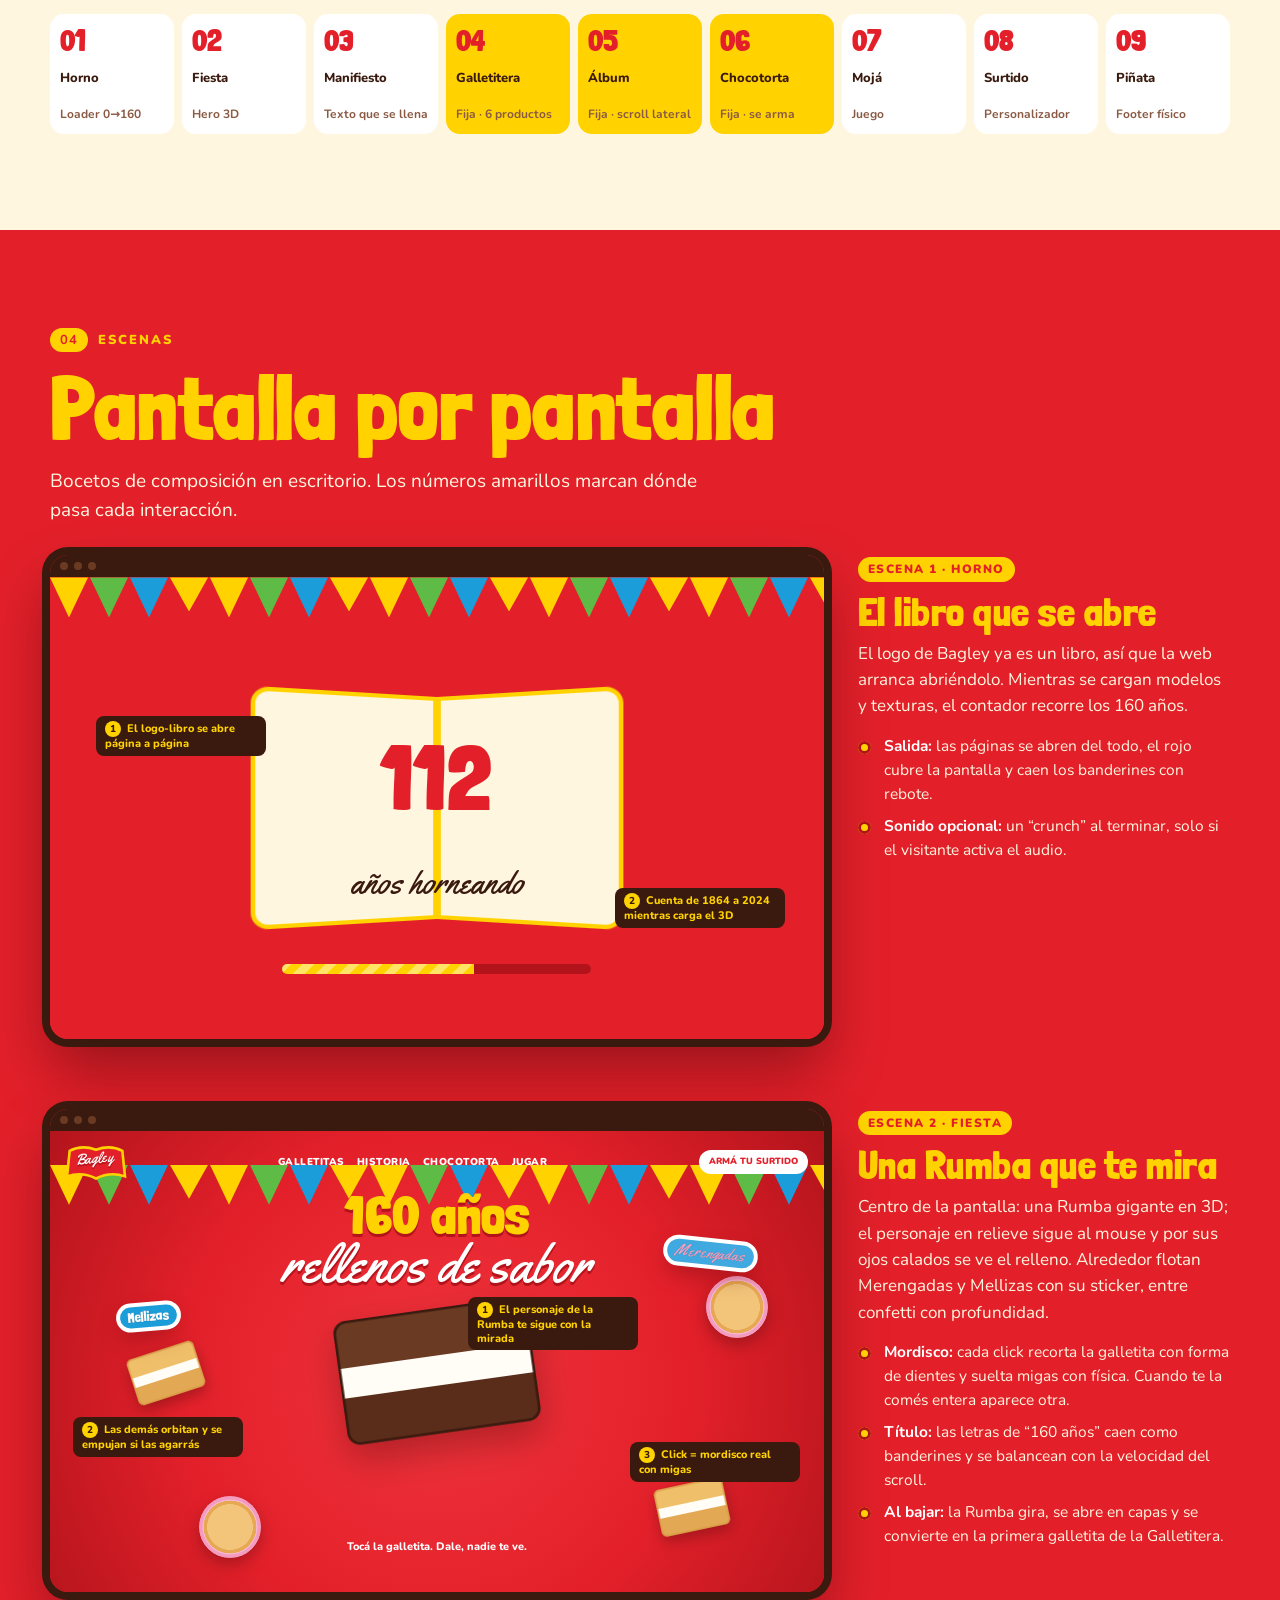
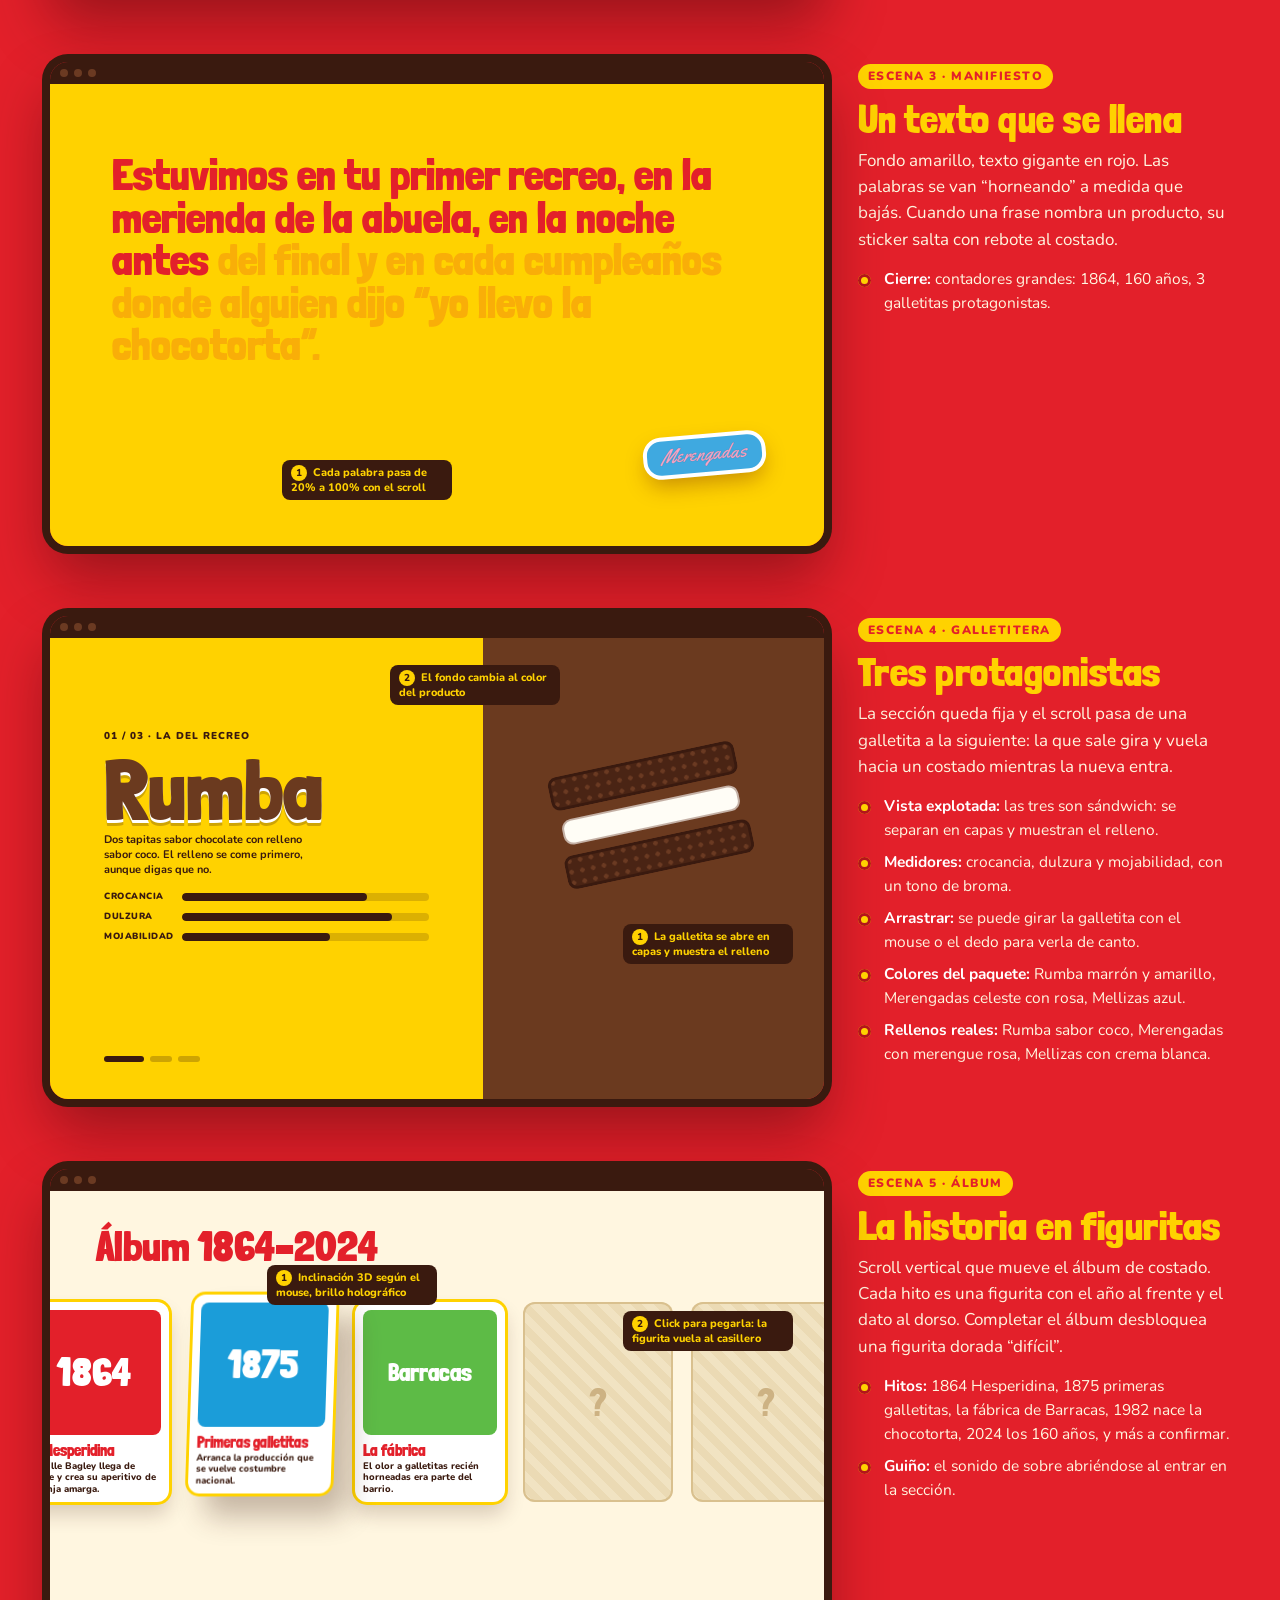
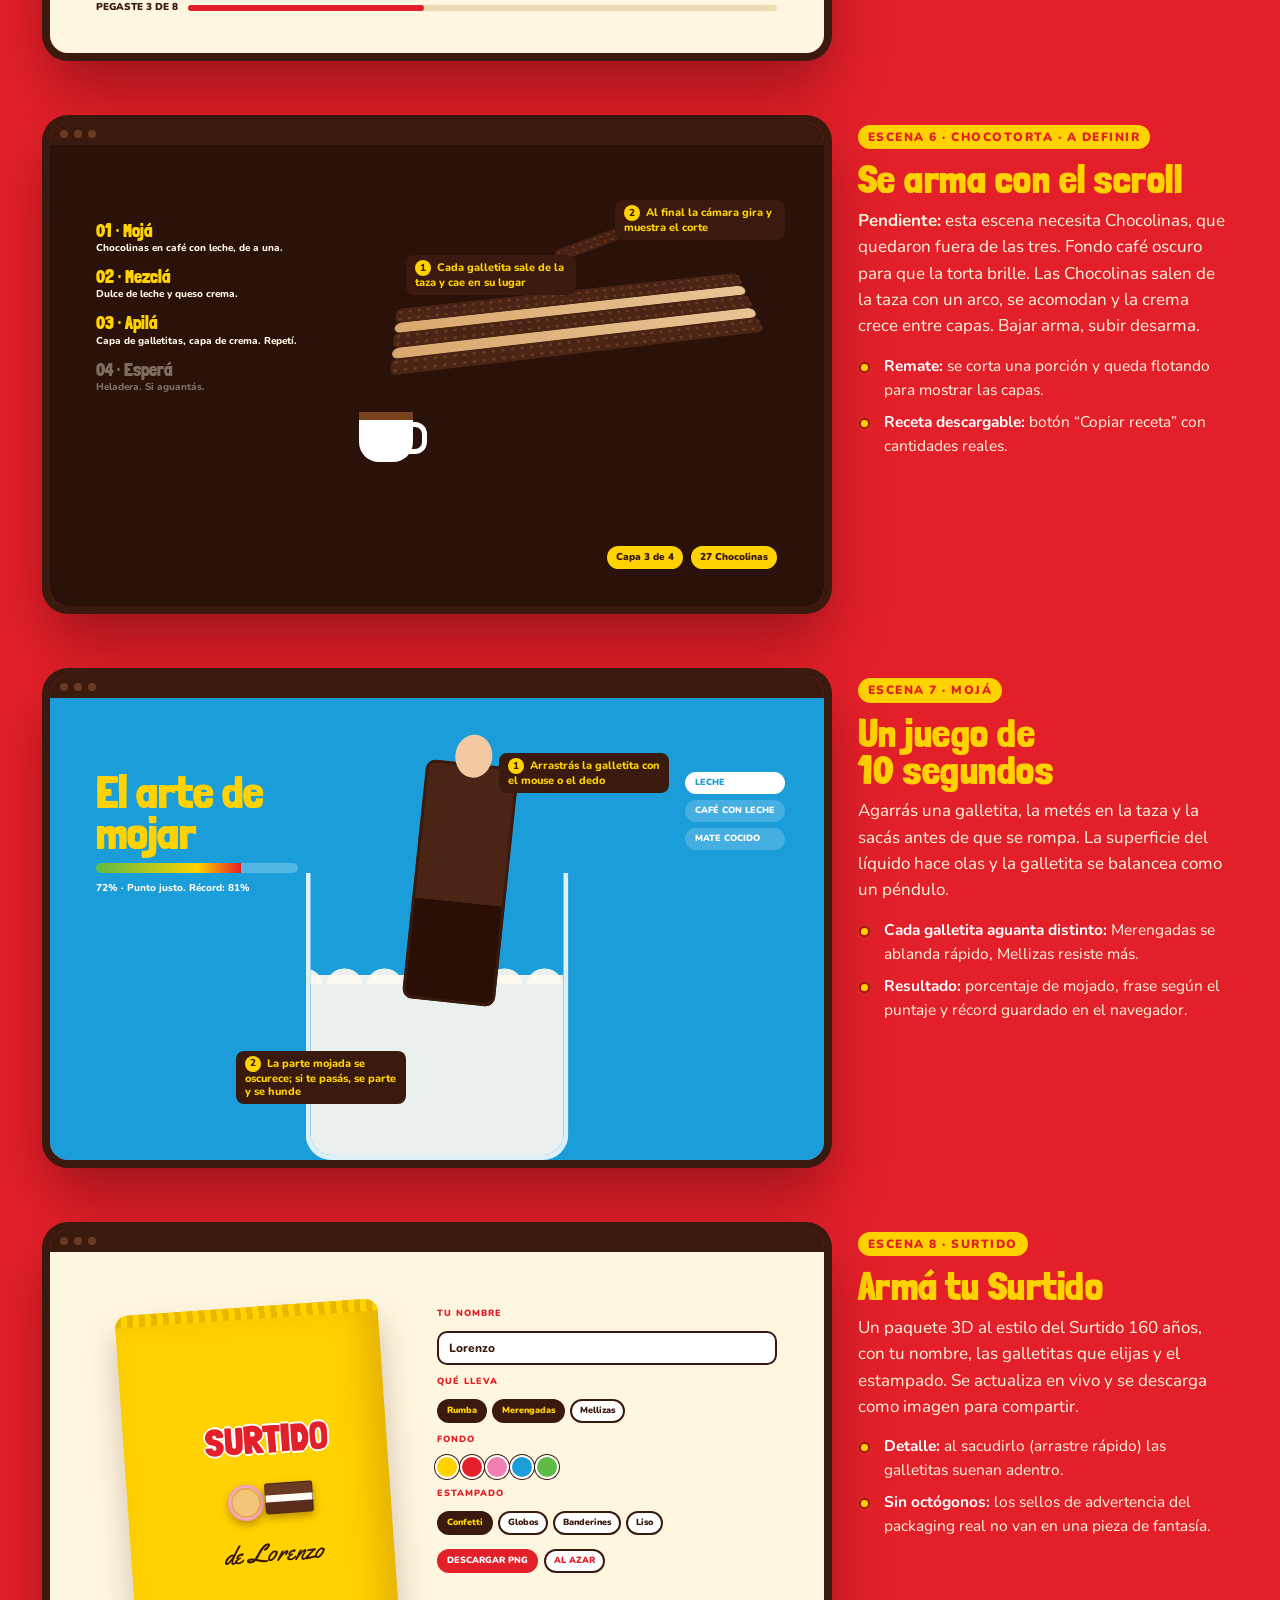
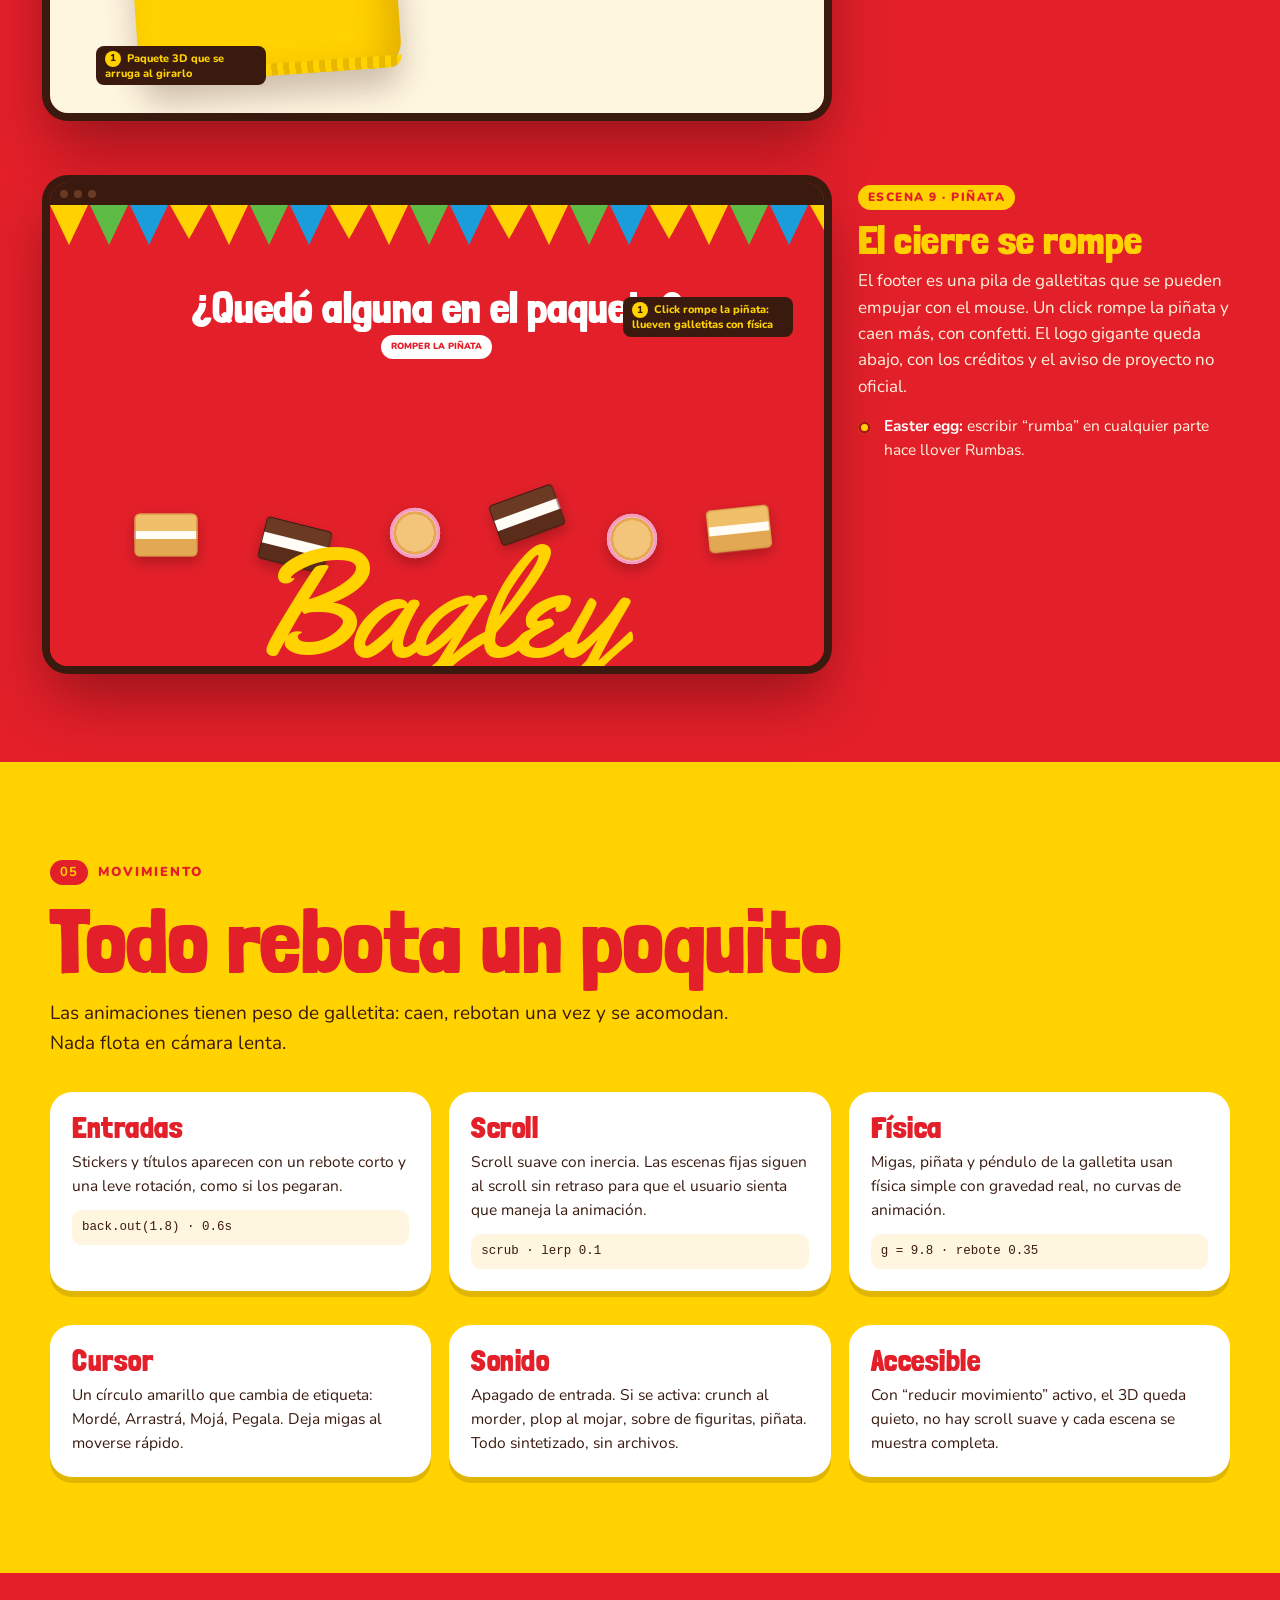
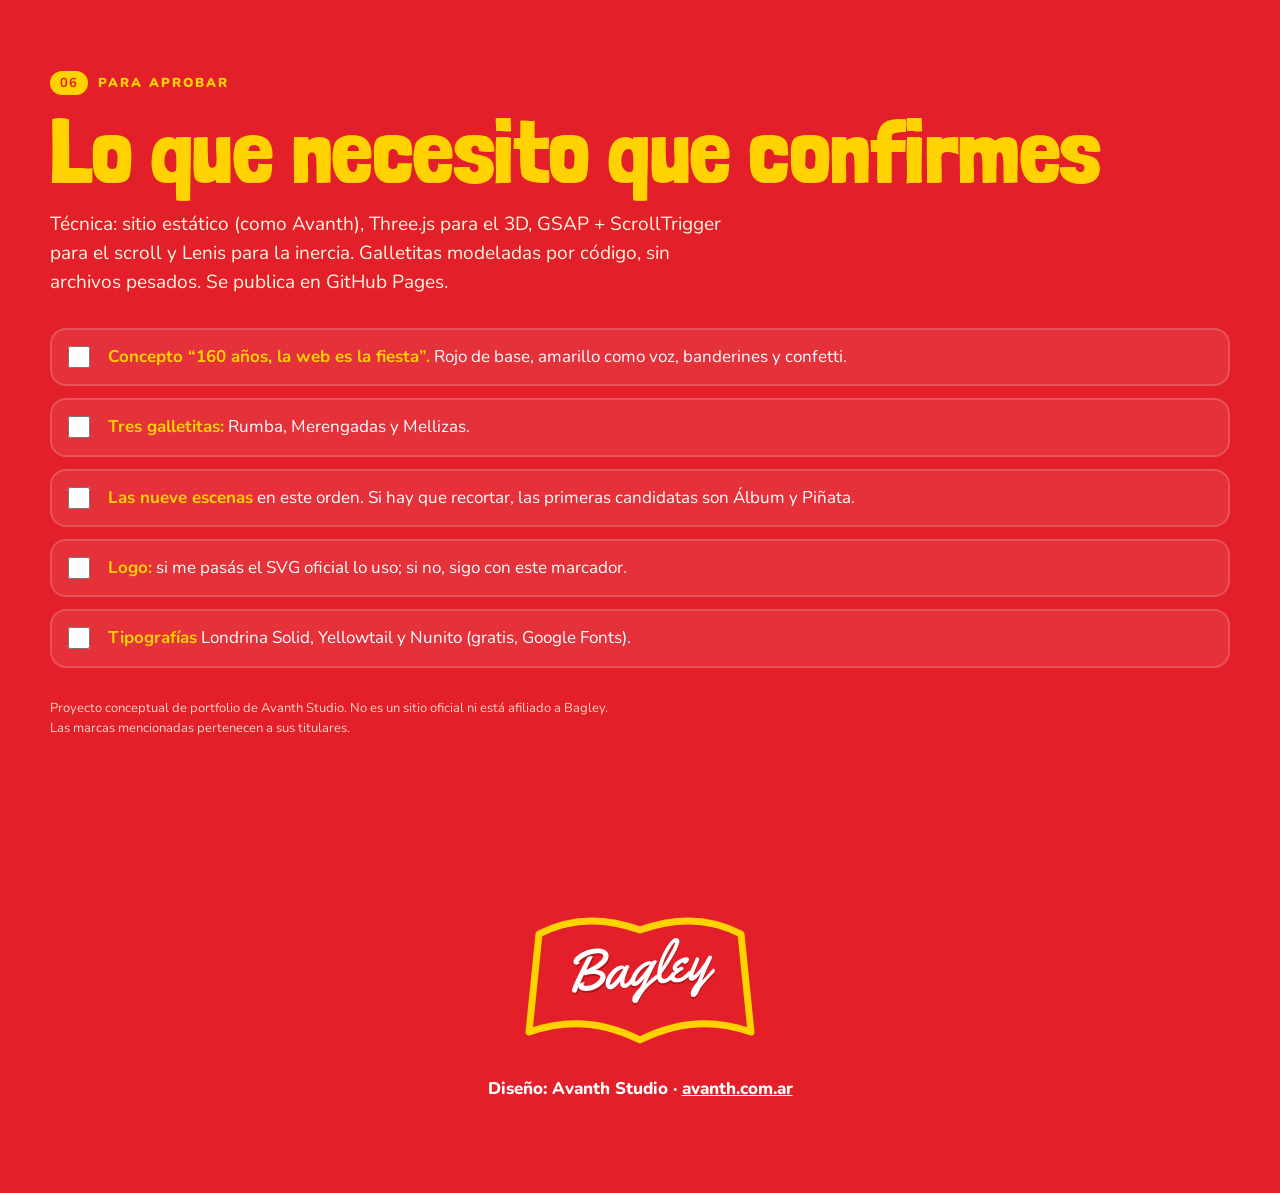
==== commit 720f626b: "Galletitas partidas: fotos recortadas en pedazos y migas que se separan con el scroll Co-Authored-By" ====
--- a/design/index.html
+++ b/design/index.html
@@ -458,7 +458,7 @@
           <div class="shape-item"><span class="btn btn-white">Ver galletitas</span><span class="btn btn-yellow">Armá tu Surtido</span>Botones pill con sombra sólida</div>
           <div class="shape-item"><span class="cursor-demo">Mordé</span>Cursor con etiqueta</div>
         </div>
-        <p class="sw-note" style="margin-top:22px;font-size:16px">Las galletitas no se dibujan: se modelan en 3D por código, con relieve, borde horneado, rellenos y mordiscos. <a href="https://claude.ai/artifact/RceCwyTNt4bvu9BQEr8czC" style="color:var(--amarillo);font-weight:900">Ver el laboratorio 3D con Rumba, Merengadas y Mellizas</a>.</p>
+        <p class="sw-note" style="margin-top:22px;font-size:16px">Las galletitas no se dibujan: se modelan en 3D por código, con relieve, borde horneado, rellenos y mordiscos. <a href="https://claude.ai/artifact/RceCwyTNt4bvu9BQEr8czC" style="color:var(--amarillo);font-weight:900">Ver el laboratorio 3D con Rumba, Merengadas y Mellizas</a>. Entre secciones van fotos partidas en capas que se separan con el scroll: <a href="https://claude.ai/artifact/EbNz5YwgwxXJ8xKtKQoTew" style="color:var(--amarillo);font-weight:900">ver la demo de galletitas partidas</a>.</p>
       </div>
     </div>
   </div>
